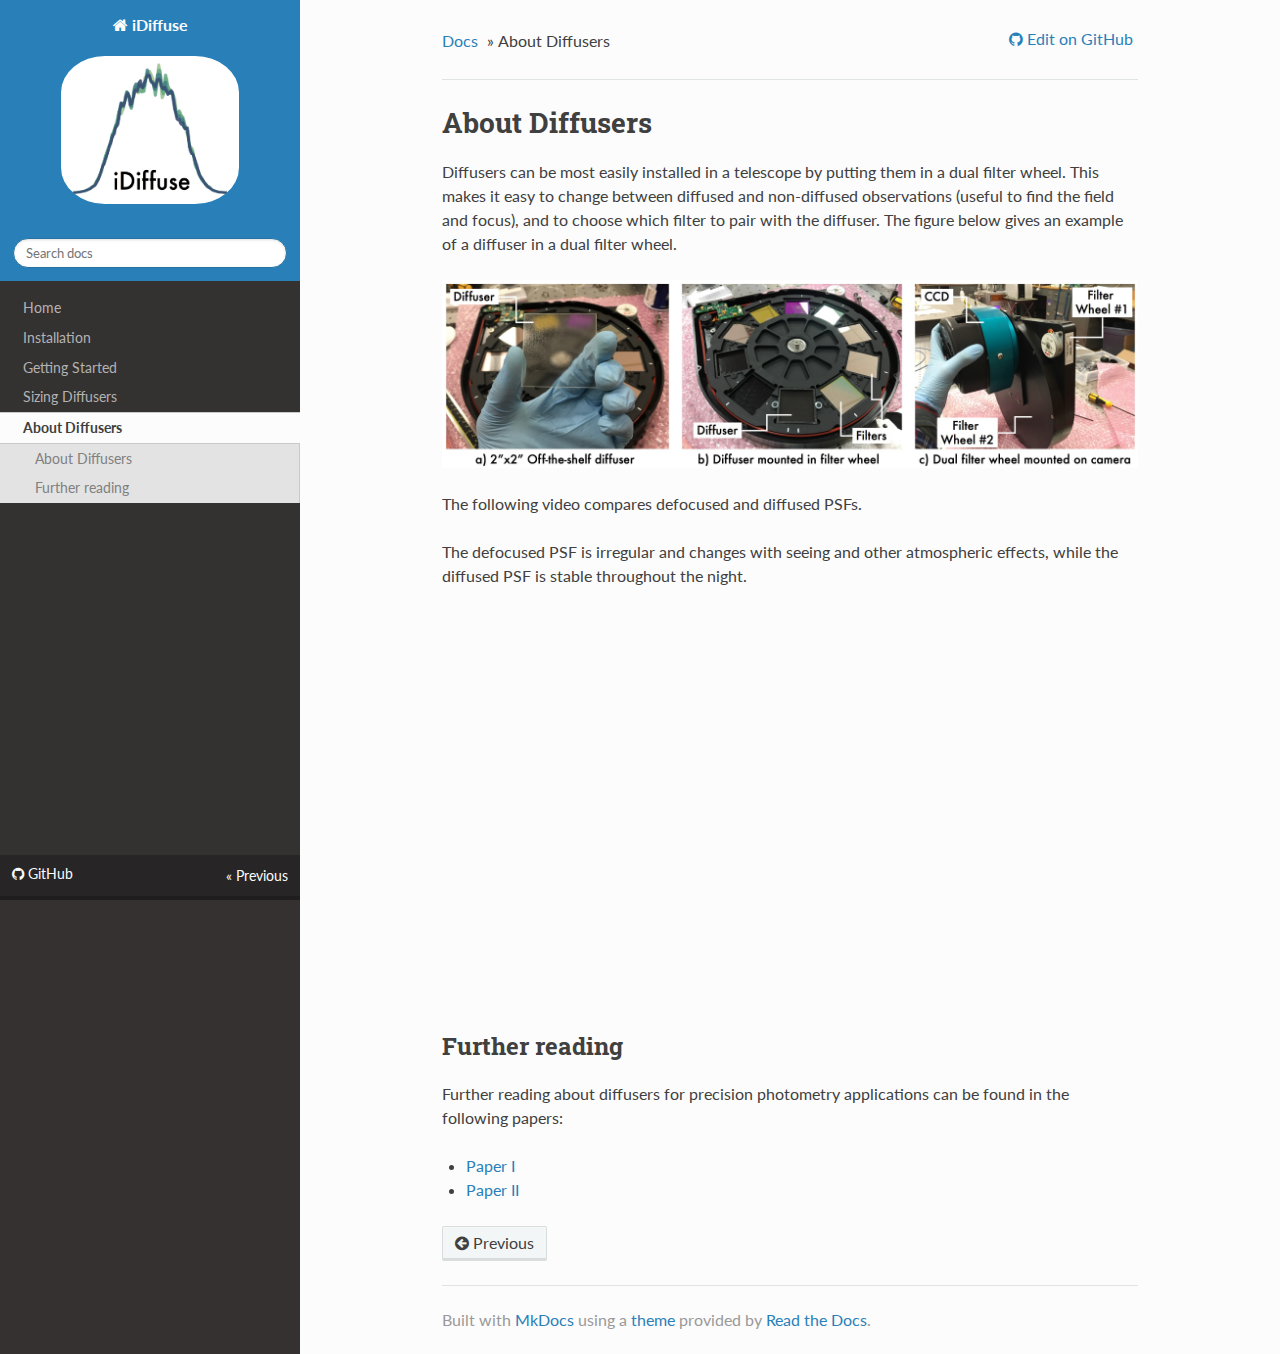
==== about_diffusers/index.html @ a559e5c9 "Deployed effdb74 with MkDocs version: 0.17.5" ====
<!DOCTYPE html>
<!--[if IE 8]><html class="no-js lt-ie9" lang="en" > <![endif]-->
<!--[if gt IE 8]><!--> <html class="no-js" lang="en" > <!--<![endif]-->
<head>
  <meta charset="utf-8">
  <meta http-equiv="X-UA-Compatible" content="IE=edge">
  <meta name="viewport" content="width=device-width, initial-scale=1.0">
  
  
  <link rel="shortcut icon" href="../img/favicon.ico">
  <title>About Diffusers - iDiffuse</title>
  <link href='https://fonts.googleapis.com/css?family=Lato:400,700|Roboto+Slab:400,700|Inconsolata:400,700' rel='stylesheet' type='text/css'>

  <link rel="stylesheet" href="../css/theme.css" type="text/css" />
  <link rel="stylesheet" href="../css/theme_extra.css" type="text/css" />
  <link rel="stylesheet" href="../css/highlight.css">
  <link href="../extra.css" rel="stylesheet">
  
  <script>
    // Current page data
    var mkdocs_page_name = "About Diffusers";
    var mkdocs_page_input_path = "about_diffusers.md";
    var mkdocs_page_url = "/about_diffusers/";
  </script>
  
  <script src="../js/jquery-2.1.1.min.js"></script>
  <script src="../js/modernizr-2.8.3.min.js"></script>
  <script type="text/javascript" src="../js/highlight.pack.js"></script> 
  
</head>

<body class="wy-body-for-nav" role="document">

  <div class="wy-grid-for-nav">

    
    <nav data-toggle="wy-nav-shift" class="wy-nav-side stickynav">
      <div class="wy-side-nav-search">

<a href='/' class='icon icon-home'> iDiffuse</a>

<a href='/'><img width=100px border-radius=0 src='/img/idiffuse6.png'></a>

        <div role="search">
  <form id ="rtd-search-form" class="wy-form" action="../search.html" method="get">
    <input type="text" name="q" placeholder="Search docs" />
  </form>
</div>
      </div>

      <div class="wy-menu wy-menu-vertical" data-spy="affix" role="navigation" aria-label="main navigation">
	<ul class="current">
	  
          
            <li class="toctree-l1">
		
    <a class="" href="..">Home</a>
	    </li>
          
            <li class="toctree-l1">
		
    <a class="" href="../installation/">Installation</a>
	    </li>
          
            <li class="toctree-l1">
		
    <a class="" href="../quickstart/">Getting Started</a>
	    </li>
          
            <li class="toctree-l1">
		
    <a class="" href="../diffuser_calculator/">Sizing Diffusers</a>
	    </li>
          
            <li class="toctree-l1 current">
		
    <a class="current" href="./">About Diffusers</a>
    <ul class="subnav">
            
    <li class="toctree-l2"><a href="#about-diffusers">About Diffusers</a></li>
    
        <ul>
        
            <li><a class="toctree-l3" href="#further-reading">Further reading</a></li>
        
        </ul>
    

    </ul>
	    </li>
          
        </ul>
      </div>
      &nbsp;
    </nav>

    <section data-toggle="wy-nav-shift" class="wy-nav-content-wrap">

      
      <nav class="wy-nav-top" role="navigation" aria-label="top navigation">
        <i data-toggle="wy-nav-top" class="fa fa-bars"></i>
        <a href="..">iDiffuse</a>
      </nav>

      
      <div class="wy-nav-content">
        <div class="rst-content">
          <div role="navigation" aria-label="breadcrumbs navigation">
  <ul class="wy-breadcrumbs">
    <li><a href="..">Docs</a> &raquo;</li>
    
      
    
    <li>About Diffusers</li>
    <li class="wy-breadcrumbs-aside">
      
        <a href="https://github.com/gummiks/idiffuse#root/about_diffusers.md"
          class="icon icon-github"> Edit on GitHub</a>
      
    </li>
  </ul>
  <hr/>
</div>
          <div role="main">
            <div class="section">
              
                <h1 id="about-diffusers">About Diffusers</h1>
<p>Diffusers can be most easily installed in a telescope by putting them in a dual filter wheel. This makes it easy to change between diffused and non-diffused observations (useful to find the field and focus), and to choose which filter to pair with the diffuser. The figure below gives an example of a diffuser in a dual filter wheel. </p>
<p><img src='../img/diffuser_install.jpg'/></p>
<p>The following video compares defocused and diffused PSFs.</p>
<p>The defocused PSF is irregular and changes with seeing and other atmospheric effects, while the diffused PSF is stable throughout the night.</p>
<iframe width="720" height="415" src="https://www.youtube.com/embed/U6cv1_-qA0o" frameborder="0" allow="autoplay; encrypted-media" allowfullscreen></iframe>

<h2 id="further-reading">Further reading</h2>
<p>Further reading about diffusers for precision photometry applications can be found in the following papers:</p>
<ul>
<li><a href="https://arxiv.org/abs/1710.01790">Paper I</a></li>
<li><a href="https://arxiv.org/abs/1807.04420">Paper II</a></li>
</ul>
              
            </div>
          </div>
          <footer>
  
    <div class="rst-footer-buttons" role="navigation" aria-label="footer navigation">
      
      
        <a href="../diffuser_calculator/" class="btn btn-neutral" title="Sizing Diffusers"><span class="icon icon-circle-arrow-left"></span> Previous</a>
      
    </div>
  

  <hr/>

  <div role="contentinfo">
    <!-- Copyright etc -->
    
  </div>

  Built with <a href="http://www.mkdocs.org">MkDocs</a> using a <a href="https://github.com/snide/sphinx_rtd_theme">theme</a> provided by <a href="https://readthedocs.org">Read the Docs</a>.
</footer>
      
        </div>
      </div>

    </section>

  </div>

  <div class="rst-versions" role="note" style="cursor: pointer">
    <span class="rst-current-version" data-toggle="rst-current-version">
      
          <a href="https://github.com/gummiks/idiffuse" class="fa fa-github" style="float: left; color: #fcfcfc"> GitHub</a>
      
      
        <span><a href="../diffuser_calculator/" style="color: #fcfcfc;">&laquo; Previous</a></span>
      
      
    </span>
</div>
    <script>var base_url = '..';</script>
    <script src="../js/theme.js"></script>
      <script src="../search/require.js"></script>
      <script src="../search/search.js"></script>

</body>
</html>
---- css/theme.css ----
/*
 * This file is copied from the upstream ReadTheDocs Sphinx
 * theme. To aid upgradability this file should *not* be edited.
 * modifications we need should be included in theme_extra.css.
 *
 * https://github.com/rtfd/readthedocs.org/blob/master/readthedocs/core/static/core/css/theme.css
 */

*{-webkit-box-sizing:border-box;-moz-box-sizing:border-box;box-sizing:border-box}article,aside,details,figcaption,figure,footer,header,hgroup,nav,section{display:block}audio,canvas,video{display:inline-block;*display:inline;*zoom:1}audio:not([controls]){display:none}[hidden]{display:none}*{-webkit-box-sizing:border-box;-moz-box-sizing:border-box;box-sizing:border-box}html{font-size:100%;-webkit-text-size-adjust:100%;-ms-text-size-adjust:100%}body{margin:0}a:hover,a:active{outline:0}abbr[title]{border-bottom:1px dotted}b,strong{font-weight:bold}blockquote{margin:0}dfn{font-style:italic}ins{background:#ff9;color:#000;text-decoration:none}mark{background:#ff0;color:#000;font-style:italic;font-weight:bold}pre,code,.rst-content tt,kbd,samp{font-family:monospace,serif;_font-family:"courier new",monospace;font-size:1em}pre{white-space:pre}q{quotes:none}q:before,q:after{content:"";content:none}small{font-size:85%}sub,sup{font-size:75%;line-height:0;position:relative;vertical-align:baseline}sup{top:-0.5em}sub{bottom:-0.25em}ul,ol,dl{margin:0;padding:0;list-style:none;list-style-image:none}li{list-style:none}dd{margin:0}img{border:0;-ms-interpolation-mode:bicubic;vertical-align:middle;max-width:100%}svg:not(:root){overflow:hidden}figure{margin:0}form{margin:0}fieldset{border:0;margin:0;padding:0}label{cursor:pointer}legend{border:0;*margin-left:-7px;padding:0;white-space:normal}button,input,select,textarea{font-size:100%;margin:0;vertical-align:baseline;*vertical-align:middle}button,input{line-height:normal}button,input[type="button"],input[type="reset"],input[type="submit"]{cursor:pointer;-webkit-appearance:button;*overflow:visible}button[disabled],input[disabled]{cursor:default}input[type="checkbox"],input[type="radio"]{box-sizing:border-box;padding:0;*width:13px;*height:13px}input[type="search"]{-webkit-appearance:textfield;-moz-box-sizing:content-box;-webkit-box-sizing:content-box;box-sizing:content-box}input[type="search"]::-webkit-search-decoration,input[type="search"]::-webkit-search-cancel-button{-webkit-appearance:none}button::-moz-focus-inner,input::-moz-focus-inner{border:0;padding:0}textarea{overflow:auto;vertical-align:top;resize:vertical}table{border-collapse:collapse;border-spacing:0}td{vertical-align:top}.chromeframe{margin:0.2em 0;background:#ccc;color:#000;padding:0.2em 0}.ir{display:block;border:0;text-indent:-999em;overflow:hidden;background-color:transparent;background-repeat:no-repeat;text-align:left;direction:ltr;*line-height:0}.ir br{display:none}.hidden{display:none !important;visibility:hidden}.visuallyhidden{border:0;clip:rect(0 0 0 0);height:1px;margin:-1px;overflow:hidden;padding:0;position:absolute;width:1px}.visuallyhidden.focusable:active,.visuallyhidden.focusable:focus{clip:auto;height:auto;margin:0;overflow:visible;position:static;width:auto}.invisible{visibility:hidden}.relative{position:relative}big,small{font-size:100%}@media print{html,body,section{background:none !important}*{box-shadow:none !important;text-shadow:none !important;filter:none !important;-ms-filter:none !important}a,a:visited{text-decoration:underline}.ir a:after,a[href^="javascript:"]:after,a[href^="#"]:after{content:""}pre,blockquote{page-break-inside:avoid}thead{display:table-header-group}tr,img{page-break-inside:avoid}img{max-width:100% !important}@page{margin:0.5cm}p,h2,h3{orphans:3;widows:3}h2,h3{page-break-after:avoid}}.fa:before,.rst-content .admonition-title:before,.rst-content h1 .headerlink:before,.rst-content h2 .headerlink:before,.rst-content h3 .headerlink:before,.rst-content h4 .headerlink:before,.rst-content h5 .headerlink:before,.rst-content h6 .headerlink:before,.rst-content dl dt .headerlink:before,.icon:before,.wy-dropdown .caret:before,.wy-inline-validate.wy-inline-validate-success .wy-input-context:before,.wy-inline-validate.wy-inline-validate-danger .wy-input-context:before,.wy-inline-validate.wy-inline-validate-warning .wy-input-context:before,.wy-inline-validate.wy-inline-validate-info .wy-input-context:before,.wy-alert,.rst-content .note,.rst-content .attention,.rst-content .caution,.rst-content .danger,.rst-content .error,.rst-content .hint,.rst-content .important,.rst-content .tip,.rst-content .warning,.rst-content .seealso,.rst-content .admonition-todo,.btn,input[type="text"],input[type="password"],input[type="email"],input[type="url"],input[type="date"],input[type="month"],input[type="time"],input[type="datetime"],input[type="datetime-local"],input[type="week"],input[type="number"],input[type="search"],input[type="tel"],input[type="color"],select,textarea,.wy-menu-vertical li.on a,.wy-menu-vertical li.current>a,.wy-side-nav-search>a,.wy-side-nav-search .wy-dropdown>a,.wy-nav-top a{-webkit-font-smoothing:antialiased}.clearfix{*zoom:1}.clearfix:before,.clearfix:after{display:table;content:""}.clearfix:after{clear:both}/*!
 *  Font Awesome 4.1.0 by @davegandy - http://fontawesome.io - @fontawesome
 *  License - http://fontawesome.io/license (Font: SIL OFL 1.1, CSS: MIT License)
 */@font-face{font-family:'FontAwesome';src:url("../fonts/fontawesome-webfont.eot?v=4.1.0");src:url("../fonts/fontawesome-webfont.eot?#iefix&v=4.1.0") format("embedded-opentype"),url("../fonts/fontawesome-webfont.woff?v=4.1.0") format("woff"),url("../fonts/fontawesome-webfont.ttf?v=4.1.0") format("truetype"),url("../fonts/fontawesome-webfont.svg?v=4.1.0#fontawesomeregular") format("svg");font-weight:normal;font-style:normal}.fa,.rst-content .admonition-title,.rst-content h1 .headerlink,.rst-content h2 .headerlink,.rst-content h3 .headerlink,.rst-content h4 .headerlink,.rst-content h5 .headerlink,.rst-content h6 .headerlink,.rst-content dl dt .headerlink,.icon{display:inline-block;font-family:FontAwesome;font-style:normal;font-weight:normal;line-height:1;-webkit-font-smoothing:antialiased;-moz-osx-font-smoothing:grayscale}.fa-lg{font-size:1.33333em;line-height:0.75em;vertical-align:-15%}.fa-2x{font-size:2em}.fa-3x{font-size:3em}.fa-4x{font-size:4em}.fa-5x{font-size:5em}.fa-fw{width:1.28571em;text-align:center}.fa-ul{padding-left:0;margin-left:2.14286em;list-style-type:none}.fa-ul>li{position:relative}.fa-li{position:absolute;left:-2.14286em;width:2.14286em;top:0.14286em;text-align:center}.fa-li.fa-lg{left:-1.85714em}.fa-border{padding:.2em .25em .15em;border:solid 0.08em #eee;border-radius:.1em}.pull-right{float:right}.pull-left{float:left}.fa.pull-left,.rst-content .pull-left.admonition-title,.rst-content h1 .pull-left.headerlink,.rst-content h2 .pull-left.headerlink,.rst-content h3 .pull-left.headerlink,.rst-content h4 .pull-left.headerlink,.rst-content h5 .pull-left.headerlink,.rst-content h6 .pull-left.headerlink,.rst-content dl dt .pull-left.headerlink,.pull-left.icon{margin-right:.3em}.fa.pull-right,.rst-content .pull-right.admonition-title,.rst-content h1 .pull-right.headerlink,.rst-content h2 .pull-right.headerlink,.rst-content h3 .pull-right.headerlink,.rst-content h4 .pull-right.headerlink,.rst-content h5 .pull-right.headerlink,.rst-content h6 .pull-right.headerlink,.rst-content dl dt .pull-right.headerlink,.pull-right.icon{margin-left:.3em}.fa-spin{-webkit-animation:spin 2s infinite linear;-moz-animation:spin 2s infinite linear;-o-animation:spin 2s infinite linear;animation:spin 2s infinite linear}@-moz-keyframes spin{0%{-moz-transform:rotate(0deg)}100%{-moz-transform:rotate(359deg)}}@-webkit-keyframes spin{0%{-webkit-transform:rotate(0deg)}100%{-webkit-transform:rotate(359deg)}}@-o-keyframes spin{0%{-o-transform:rotate(0deg)}100%{-o-transform:rotate(359deg)}}@keyframes spin{0%{-webkit-transform:rotate(0deg);transform:rotate(0deg)}100%{-webkit-transform:rotate(359deg);transform:rotate(359deg)}}.fa-rotate-90{filter:progid:DXImageTransform.Microsoft.BasicImage(rotation=1);-webkit-transform:rotate(90deg);-moz-transform:rotate(90deg);-ms-transform:rotate(90deg);-o-transform:rotate(90deg);transform:rotate(90deg)}.fa-rotate-180{filter:progid:DXImageTransform.Microsoft.BasicImage(rotation=2);-webkit-transform:rotate(180deg);-moz-transform:rotate(180deg);-ms-transform:rotate(180deg);-o-transform:rotate(180deg);transform:rotate(180deg)}.fa-rotate-270{filter:progid:DXImageTransform.Microsoft.BasicImage(rotation=3);-webkit-transform:rotate(270deg);-moz-transform:rotate(270deg);-ms-transform:rotate(270deg);-o-transform:rotate(270deg);transform:rotate(270deg)}.fa-flip-horizontal{filter:progid:DXImageTransform.Microsoft.BasicImage(rotation=0);-webkit-transform:scale(-1, 1);-moz-transform:scale(-1, 1);-ms-transform:scale(-1, 1);-o-transform:scale(-1, 1);transform:scale(-1, 1)}.fa-flip-vertical{filter:progid:DXImageTransform.Microsoft.BasicImage(rotation=2);-webkit-transform:scale(1, -1);-moz-transform:scale(1, -1);-ms-transform:scale(1, -1);-o-transform:scale(1, -1);transform:scale(1, -1)}.fa-stack{position:relative;display:inline-block;width:2em;height:2em;line-height:2em;vertical-align:middle}.fa-stack-1x,.fa-stack-2x{position:absolute;left:0;width:100%;text-align:center}.fa-stack-1x{line-height:inherit}.fa-stack-2x{font-size:2em}.fa-inverse{color:#fff}.fa-glass:before{content:""}.fa-music:before{content:""}.fa-search:before,.icon-search:before{content:""}.fa-envelope-o:before{content:""}.fa-heart:before{content:""}.fa-star:before{content:""}.fa-star-o:before{content:""}.fa-user:before{content:""}.fa-film:before{content:""}.fa-th-large:before{content:""}.fa-th:before{content:""}.fa-th-list:before{content:""}.fa-check:before{content:""}.fa-times:before{content:""}.fa-search-plus:before{content:""}.fa-search-minus:before{content:""}.fa-power-off:before{content:""}.fa-signal:before{content:""}.fa-gear:before,.fa-cog:before{content:""}.fa-trash-o:before{content:""}.fa-home:before,.icon-home:before{content:""}.fa-file-o:before{content:""}.fa-clock-o:before{content:""}.fa-road:before{content:""}.fa-download:before{content:""}.fa-arrow-circle-o-down:before{content:""}.fa-arrow-circle-o-up:before{content:""}.fa-inbox:before{content:""}.fa-play-circle-o:before{content:""}.fa-rotate-right:before,.fa-repeat:before{content:""}.fa-refresh:before{content:""}.fa-list-alt:before{content:""}.fa-lock:before{content:""}.fa-flag:before{content:""}.fa-headphones:before{content:""}.fa-volume-off:before{content:""}.fa-volume-down:before{content:""}.fa-volume-up:before{content:""}.fa-qrcode:before{content:""}.fa-barcode:before{content:""}.fa-tag:before{content:""}.fa-tags:before{content:""}.fa-book:before,.icon-book:before{content:""}.fa-bookmark:before{content:""}.fa-print:before{content:""}.fa-camera:before{content:""}.fa-font:before{content:""}.fa-bold:before{content:""}.fa-italic:before{content:""}.fa-text-height:before{content:""}.fa-text-width:before{content:""}.fa-align-left:before{content:""}.fa-align-center:before{content:""}.fa-align-right:before{content:""}.fa-align-justify:before{content:""}.fa-list:before{content:""}.fa-dedent:before,.fa-outdent:before{content:""}.fa-indent:before{content:""}.fa-video-camera:before{content:""}.fa-photo:before,.fa-image:before,.fa-picture-o:before{content:""}.fa-pencil:before{content:""}.fa-map-marker:before{content:""}.fa-adjust:before{content:""}.fa-tint:before{content:""}.fa-edit:before,.fa-pencil-square-o:before{content:""}.fa-share-square-o:before{content:""}.fa-check-square-o:before{content:""}.fa-arrows:before{content:""}.fa-step-backward:before{content:""}.fa-fast-backward:before{content:""}.fa-backward:before{content:""}.fa-play:before{content:""}.fa-pause:before{content:""}.fa-stop:before{content:""}.fa-forward:before{content:""}.fa-fast-forward:before{content:""}.fa-step-forward:before{content:""}.fa-eject:before{content:""}.fa-chevron-left:before{content:""}.fa-chevron-right:before{content:""}.fa-plus-circle:before{content:""}.fa-minus-circle:before{content:""}.fa-times-circle:before,.wy-inline-validate.wy-inline-validate-danger .wy-input-context:before{content:""}.fa-check-circle:before,.wy-inline-validate.wy-inline-validate-success .wy-input-context:before{content:""}.fa-question-circle:before{content:""}.fa-info-circle:before{content:""}.fa-crosshairs:before{content:""}.fa-times-circle-o:before{content:""}.fa-check-circle-o:before{content:""}.fa-ban:before{content:""}.fa-arrow-left:before{content:""}.fa-arrow-right:before{content:""}.fa-arrow-up:before{content:""}.fa-arrow-down:before{content:""}.fa-mail-forward:before,.fa-share:before{content:""}.fa-expand:before{content:""}.fa-compress:before{content:""}.fa-plus:before{content:""}.fa-minus:before{content:""}.fa-asterisk:before{content:""}.fa-exclamation-circle:before,.wy-inline-validate.wy-inline-validate-warning .wy-input-context:before,.wy-inline-validate.wy-inline-validate-info .wy-input-context:before,.rst-content .admonition-title:before{content:""}.fa-gift:before{content:""}.fa-leaf:before{content:""}.fa-fire:before,.icon-fire:before{content:""}.fa-eye:before{content:""}.fa-eye-slash:before{content:""}.fa-warning:before,.fa-exclamation-triangle:before{content:""}.fa-plane:before{content:""}.fa-calendar:before{content:""}.fa-random:before{content:""}.fa-comment:before{content:""}.fa-magnet:before{content:""}.fa-chevron-up:before{content:""}.fa-chevron-down:before{content:""}.fa-retweet:before{content:""}.fa-shopping-cart:before{content:""}.fa-folder:before{content:""}.fa-folder-open:before{content:""}.fa-arrows-v:before{content:""}.fa-arrows-h:before{content:""}.fa-bar-chart-o:before{content:""}.fa-twitter-square:before{content:""}.fa-facebook-square:before{content:""}.fa-camera-retro:before{content:""}.fa-key:before{content:""}.fa-gears:before,.fa-cogs:before{content:""}.fa-comments:before{content:""}.fa-thumbs-o-up:before{content:""}.fa-thumbs-o-down:before{content:""}.fa-star-half:before{content:""}.fa-heart-o:before{content:""}.fa-sign-out:before{content:""}.fa-linkedin-square:before{content:""}.fa-thumb-tack:before{content:""}.fa-external-link:before{content:""}.fa-sign-in:before{content:""}.fa-trophy:before{content:""}.fa-github-square:before{content:""}.fa-upload:before{content:""}.fa-lemon-o:before{content:""}.fa-phone:before{content:""}.fa-square-o:before{content:""}.fa-bookmark-o:before{content:""}.fa-phone-square:before{content:""}.fa-twitter:before{content:""}.fa-facebook:before{content:""}.fa-github:before,.icon-github:before{content:""}.fa-unlock:before{content:""}.fa-credit-card:before{content:""}.fa-rss:before{content:""}.fa-hdd-o:before{content:""}.fa-bullhorn:before{content:""}.fa-bell:before{content:""}.fa-certificate:before{content:""}.fa-hand-o-right:before{content:""}.fa-hand-o-left:before{content:""}.fa-hand-o-up:before{content:""}.fa-hand-o-down:before{content:""}.fa-arrow-circle-left:before,.icon-circle-arrow-left:before{content:""}.fa-arrow-circle-right:before,.icon-circle-arrow-right:before{content:""}.fa-arrow-circle-up:before{content:""}.fa-arrow-circle-down:before{content:""}.fa-globe:before{content:""}.fa-wrench:before{content:""}.fa-tasks:before{content:""}.fa-filter:before{content:""}.fa-briefcase:before{content:""}.fa-arrows-alt:before{content:""}.fa-group:before,.fa-users:before{content:""}.fa-chain:before,.fa-link:before,.icon-link:before{content:""}.fa-cloud:before{content:""}.fa-flask:before{content:""}.fa-cut:before,.fa-scissors:before{content:""}.fa-copy:before,.fa-files-o:before{content:""}.fa-paperclip:before{content:""}.fa-save:before,.fa-floppy-o:before{content:""}.fa-square:before{content:""}.fa-navicon:before,.fa-reorder:before,.fa-bars:before{content:""}.fa-list-ul:before{content:""}.fa-list-ol:before{content:""}.fa-strikethrough:before{content:""}.fa-underline:before{content:""}.fa-table:before{content:""}.fa-magic:before{content:""}.fa-truck:before{content:""}.fa-pinterest:before{content:""}.fa-pinterest-square:before{content:""}.fa-google-plus-square:before{content:""}.fa-google-plus:before{content:""}.fa-money:before{content:""}.fa-caret-down:before,.wy-dropdown .caret:before,.icon-caret-down:before{content:""}.fa-caret-up:before{content:""}.fa-caret-left:before{content:""}.fa-caret-right:before{content:""}.fa-columns:before{content:""}.fa-unsorted:before,.fa-sort:before{content:""}.fa-sort-down:before,.fa-sort-desc:before{content:""}.fa-sort-up:before,.fa-sort-asc:before{content:""}.fa-envelope:before{content:""}.fa-linkedin:before{content:""}.fa-rotate-left:before,.fa-undo:before{content:""}.fa-legal:before,.fa-gavel:before{content:""}.fa-dashboard:before,.fa-tachometer:before{content:""}.fa-comment-o:before{content:""}.fa-comments-o:before{content:""}.fa-flash:before,.fa-bolt:before{content:""}.fa-sitemap:before{content:""}.fa-umbrella:before{content:""}.fa-paste:before,.fa-clipboard:before{content:""}.fa-lightbulb-o:before{content:""}.fa-exchange:before{content:""}.fa-cloud-download:before{content:""}.fa-cloud-upload:before{content:""}.fa-user-md:before{content:""}.fa-stethoscope:before{content:""}.fa-suitcase:before{content:""}.fa-bell-o:before{content:""}.fa-coffee:before{content:""}.fa-cutlery:before{content:""}.fa-file-text-o:before{content:""}.fa-building-o:before{content:""}.fa-hospital-o:before{content:""}.fa-ambulance:before{content:""}.fa-medkit:before{content:""}.fa-fighter-jet:before{content:""}.fa-beer:before{content:""}.fa-h-square:before{content:""}.fa-plus-square:before{content:""}.fa-angle-double-left:before{content:""}.fa-angle-double-right:before{content:""}.fa-angle-double-up:before{content:""}.fa-angle-double-down:before{content:""}.fa-angle-left:before{content:""}.fa-angle-right:before{content:""}.fa-angle-up:before{content:""}.fa-angle-down:before{content:""}.fa-desktop:before{content:""}.fa-laptop:before{content:""}.fa-tablet:before{content:""}.fa-mobile-phone:before,.fa-mobile:before{content:""}.fa-circle-o:before{content:""}.fa-quote-left:before{content:""}.fa-quote-right:before{content:""}.fa-spinner:before{content:""}.fa-circle:before{content:""}.fa-mail-reply:before,.fa-reply:before{content:""}.fa-github-alt:before{content:""}.fa-folder-o:before{content:""}.fa-folder-open-o:before{content:""}.fa-smile-o:before{content:""}.fa-frown-o:before{content:""}.fa-meh-o:before{content:""}.fa-gamepad:before{content:""}.fa-keyboard-o:before{content:""}.fa-flag-o:before{content:""}.fa-flag-checkered:before{content:""}.fa-terminal:before{content:""}.fa-code:before{content:""}.fa-mail-reply-all:before,.fa-reply-all:before{content:""}.fa-star-half-empty:before,.fa-star-half-full:before,.fa-star-half-o:before{content:""}.fa-location-arrow:before{content:""}.fa-crop:before{content:""}.fa-code-fork:before{content:""}.fa-unlink:before,.fa-chain-broken:before{content:""}.fa-question:before{content:""}.fa-info:before{content:""}.fa-exclamation:before{content:""}.fa-superscript:before{content:""}.fa-subscript:before{content:""}.fa-eraser:before{content:""}.fa-puzzle-piece:before{content:""}.fa-microphone:before{content:""}.fa-microphone-slash:before{content:""}.fa-shield:before{content:""}.fa-calendar-o:before{content:""}.fa-fire-extinguisher:before{content:""}.fa-rocket:before{content:""}.fa-maxcdn:before{content:""}.fa-chevron-circle-left:before{content:""}.fa-chevron-circle-right:before{content:""}.fa-chevron-circle-up:before{content:""}.fa-chevron-circle-down:before{content:""}.fa-html5:before{content:""}.fa-css3:before{content:""}.fa-anchor:before{content:""}.fa-unlock-alt:before{content:""}.fa-bullseye:before{content:""}.fa-ellipsis-h:before{content:""}.fa-ellipsis-v:before{content:""}.fa-rss-square:before{content:""}.fa-play-circle:before{content:""}.fa-ticket:before{content:""}.fa-minus-square:before{content:""}.fa-minus-square-o:before{content:""}.fa-level-up:before{content:""}.fa-level-down:before{content:""}.fa-check-square:before{content:""}.fa-pencil-square:before{content:""}.fa-external-link-square:before{content:""}.fa-share-square:before{content:""}.fa-compass:before{content:""}.fa-toggle-down:before,.fa-caret-square-o-down:before{content:""}.fa-toggle-up:before,.fa-caret-square-o-up:before{content:""}.fa-toggle-right:before,.fa-caret-square-o-right:before{content:""}.fa-euro:before,.fa-eur:before{content:""}.fa-gbp:before{content:""}.fa-dollar:before,.fa-usd:before{content:""}.fa-rupee:before,.fa-inr:before{content:""}.fa-cny:before,.fa-rmb:before,.fa-yen:before,.fa-jpy:before{content:""}.fa-ruble:before,.fa-rouble:before,.fa-rub:before{content:""}.fa-won:before,.fa-krw:before{content:""}.fa-bitcoin:before,.fa-btc:before{content:""}.fa-file:before{content:""}.fa-file-text:before{content:""}.fa-sort-alpha-asc:before{content:""}.fa-sort-alpha-desc:before{content:""}.fa-sort-amount-asc:before{content:""}.fa-sort-amount-desc:before{content:""}.fa-sort-numeric-asc:before{content:""}.fa-sort-numeric-desc:before{content:""}.fa-thumbs-up:before{content:""}.fa-thumbs-down:before{content:""}.fa-youtube-square:before{content:""}.fa-youtube:before{content:""}.fa-xing:before{content:""}.fa-xing-square:before{content:""}.fa-youtube-play:before{content:""}.fa-dropbox:before{content:""}.fa-stack-overflow:before{content:""}.fa-instagram:before{content:""}.fa-flickr:before{content:""}.fa-adn:before{content:""}.fa-bitbucket:before,.icon-bitbucket:before{content:""}.fa-bitbucket-square:before{content:""}.fa-tumblr:before{content:""}.fa-tumblr-square:before{content:""}.fa-long-arrow-down:before{content:""}.fa-long-arrow-up:before{content:""}.fa-long-arrow-left:before{content:""}.fa-long-arrow-right:before{content:""}.fa-apple:before{content:""}.fa-windows:before{content:""}.fa-android:before{content:""}.fa-linux:before{content:""}.fa-dribbble:before{content:""}.fa-skype:before{content:""}.fa-foursquare:before{content:""}.fa-trello:before{content:""}.fa-female:before{content:""}.fa-male:before{content:""}.fa-gittip:before{content:""}.fa-sun-o:before{content:""}.fa-moon-o:before{content:""}.fa-archive:before{content:""}.fa-bug:before{content:""}.fa-vk:before{content:""}.fa-weibo:before{content:""}.fa-renren:before{content:""}.fa-pagelines:before{content:""}.fa-stack-exchange:before{content:""}.fa-arrow-circle-o-right:before{content:""}.fa-arrow-circle-o-left:before{content:""}.fa-toggle-left:before,.fa-caret-square-o-left:before{content:""}.fa-dot-circle-o:before{content:""}.fa-wheelchair:before{content:""}.fa-vimeo-square:before{content:""}.fa-turkish-lira:before,.fa-try:before{content:""}.fa-plus-square-o:before{content:""}.fa-space-shuttle:before{content:""}.fa-slack:before{content:""}.fa-envelope-square:before{content:""}.fa-wordpress:before{content:""}.fa-openid:before{content:""}.fa-institution:before,.fa-bank:before,.fa-university:before{content:""}.fa-mortar-board:before,.fa-graduation-cap:before{content:""}.fa-yahoo:before{content:""}.fa-google:before{content:""}.fa-reddit:before{content:""}.fa-reddit-square:before{content:""}.fa-stumbleupon-circle:before{content:""}.fa-stumbleupon:before{content:""}.fa-delicious:before{content:""}.fa-digg:before{content:""}.fa-pied-piper-square:before,.fa-pied-piper:before{content:""}.fa-pied-piper-alt:before{content:""}.fa-drupal:before{content:""}.fa-joomla:before{content:""}.fa-language:before{content:""}.fa-fax:before{content:""}.fa-building:before{content:""}.fa-child:before{content:""}.fa-paw:before{content:""}.fa-spoon:before{content:""}.fa-cube:before{content:""}.fa-cubes:before{content:""}.fa-behance:before{content:""}.fa-behance-square:before{content:""}.fa-steam:before{content:""}.fa-steam-square:before{content:""}.fa-recycle:before{content:""}.fa-automobile:before,.fa-car:before{content:""}.fa-cab:before,.fa-taxi:before{content:""}.fa-tree:before{content:""}.fa-spotify:before{content:""}.fa-deviantart:before{content:""}.fa-soundcloud:before{content:""}.fa-database:before{content:""}.fa-file-pdf-o:before{content:""}.fa-file-word-o:before{content:""}.fa-file-excel-o:before{content:""}.fa-file-powerpoint-o:before{content:""}.fa-file-photo-o:before,.fa-file-picture-o:before,.fa-file-image-o:before{content:""}.fa-file-zip-o:before,.fa-file-archive-o:before{content:""}.fa-file-sound-o:before,.fa-file-audio-o:before{content:""}.fa-file-movie-o:before,.fa-file-video-o:before{content:""}.fa-file-code-o:before{content:""}.fa-vine:before{content:""}.fa-codepen:before{content:""}.fa-jsfiddle:before{content:""}.fa-life-bouy:before,.fa-life-saver:before,.fa-support:before,.fa-life-ring:before{content:""}.fa-circle-o-notch:before{content:""}.fa-ra:before,.fa-rebel:before{content:""}.fa-ge:before,.fa-empire:before{content:""}.fa-git-square:before{content:""}.fa-git:before{content:""}.fa-hacker-news:before{content:""}.fa-tencent-weibo:before{content:""}.fa-qq:before{content:""}.fa-wechat:before,.fa-weixin:before{content:""}.fa-send:before,.fa-paper-plane:before{content:""}.fa-send-o:before,.fa-paper-plane-o:before{content:""}.fa-history:before{content:""}.fa-circle-thin:before{content:""}.fa-header:before{content:""}.fa-paragraph:before{content:""}.fa-sliders:before{content:""}.fa-share-alt:before{content:""}.fa-share-alt-square:before{content:""}.fa-bomb:before{content:""}.fa,.rst-content .admonition-title,.rst-content h1 .headerlink,.rst-content h2 .headerlink,.rst-content h3 .headerlink,.rst-content h4 .headerlink,.rst-content h5 .headerlink,.rst-content h6 .headerlink,.rst-content dl dt .headerlink,.icon,.wy-dropdown .caret,.wy-inline-validate.wy-inline-validate-success .wy-input-context,.wy-inline-validate.wy-inline-validate-danger .wy-input-context,.wy-inline-validate.wy-inline-validate-warning .wy-input-context,.wy-inline-validate.wy-inline-validate-info .wy-input-context{font-family:inherit}.fa:before,.rst-content .admonition-title:before,.rst-content h1 .headerlink:before,.rst-content h2 .headerlink:before,.rst-content h3 .headerlink:before,.rst-content h4 .headerlink:before,.rst-content h5 .headerlink:before,.rst-content h6 .headerlink:before,.rst-content dl dt .headerlink:before,.icon:before,.wy-dropdown .caret:before,.wy-inline-validate.wy-inline-validate-success .wy-input-context:before,.wy-inline-validate.wy-inline-validate-danger .wy-input-context:before,.wy-inline-validate.wy-inline-validate-warning .wy-input-context:before,.wy-inline-validate.wy-inline-validate-info .wy-input-context:before{font-family:"FontAwesome";display:inline-block;font-style:normal;font-weight:normal;line-height:1;text-decoration:inherit}a .fa,a .rst-content .admonition-title,.rst-content a .admonition-title,a .rst-content h1 .headerlink,.rst-content h1 a .headerlink,a .rst-content h2 .headerlink,.rst-content h2 a .headerlink,a .rst-content h3 .headerlink,.rst-content h3 a .headerlink,a .rst-content h4 .headerlink,.rst-content h4 a .headerlink,a .rst-content h5 .headerlink,.rst-content h5 a .headerlink,a .rst-content h6 .headerlink,.rst-content h6 a .headerlink,a .rst-content dl dt .headerlink,.rst-content dl dt a .headerlink,a .icon{display:inline-block;text-decoration:inherit}.btn .fa,.btn .rst-content .admonition-title,.rst-content .btn .admonition-title,.btn .rst-content h1 .headerlink,.rst-content h1 .btn .headerlink,.btn .rst-content h2 .headerlink,.rst-content h2 .btn .headerlink,.btn .rst-content h3 .headerlink,.rst-content h3 .btn .headerlink,.btn .rst-content h4 .headerlink,.rst-content h4 .btn .headerlink,.btn .rst-content h5 .headerlink,.rst-content h5 .btn .headerlink,.btn .rst-content h6 .headerlink,.rst-content h6 .btn .headerlink,.btn .rst-content dl dt .headerlink,.rst-content dl dt .btn .headerlink,.btn .icon,.nav .fa,.nav .rst-content .admonition-title,.rst-content .nav .admonition-title,.nav .rst-content h1 .headerlink,.rst-content h1 .nav .headerlink,.nav .rst-content h2 .headerlink,.rst-content h2 .nav .headerlink,.nav .rst-content h3 .headerlink,.rst-content h3 .nav .headerlink,.nav .rst-content h4 .headerlink,.rst-content h4 .nav .headerlink,.nav .rst-content h5 .headerlink,.rst-content h5 .nav .headerlink,.nav .rst-content h6 .headerlink,.rst-content h6 .nav .headerlink,.nav .rst-content dl dt .headerlink,.rst-content dl dt .nav .headerlink,.nav .icon{display:inline}.btn .fa.fa-large,.btn .rst-content .fa-large.admonition-title,.rst-content .btn .fa-large.admonition-title,.btn .rst-content h1 .fa-large.headerlink,.rst-content h1 .btn .fa-large.headerlink,.btn .rst-content h2 .fa-large.headerlink,.rst-content h2 .btn .fa-large.headerlink,.btn .rst-content h3 .fa-large.headerlink,.rst-content h3 .btn .fa-large.headerlink,.btn .rst-content h4 .fa-large.headerlink,.rst-content h4 .btn .fa-large.headerlink,.btn .rst-content h5 .fa-large.headerlink,.rst-content h5 .btn .fa-large.headerlink,.btn .rst-content h6 .fa-large.headerlink,.rst-content h6 .btn .fa-large.headerlink,.btn .rst-content dl dt .fa-large.headerlink,.rst-content dl dt .btn .fa-large.headerlink,.btn .fa-large.icon,.nav .fa.fa-large,.nav .rst-content .fa-large.admonition-title,.rst-content .nav .fa-large.admonition-title,.nav .rst-content h1 .fa-large.headerlink,.rst-content h1 .nav .fa-large.headerlink,.nav .rst-content h2 .fa-large.headerlink,.rst-content h2 .nav .fa-large.headerlink,.nav .rst-content h3 .fa-large.headerlink,.rst-content h3 .nav .fa-large.headerlink,.nav .rst-content h4 .fa-large.headerlink,.rst-content h4 .nav .fa-large.headerlink,.nav .rst-content h5 .fa-large.headerlink,.rst-content h5 .nav .fa-large.headerlink,.nav .rst-content h6 .fa-large.headerlink,.rst-content h6 .nav .fa-large.headerlink,.nav .rst-content dl dt .fa-large.headerlink,.rst-content dl dt .nav .fa-large.headerlink,.nav .fa-large.icon{line-height:0.9em}.btn .fa.fa-spin,.btn .rst-content .fa-spin.admonition-title,.rst-content .btn .fa-spin.admonition-title,.btn .rst-content h1 .fa-spin.headerlink,.rst-content h1 .btn .fa-spin.headerlink,.btn .rst-content h2 .fa-spin.headerlink,.rst-content h2 .btn .fa-spin.headerlink,.btn .rst-content h3 .fa-spin.headerlink,.rst-content h3 .btn .fa-spin.headerlink,.btn .rst-content h4 .fa-spin.headerlink,.rst-content h4 .btn .fa-spin.headerlink,.btn .rst-content h5 .fa-spin.headerlink,.rst-content h5 .btn .fa-spin.headerlink,.btn .rst-content h6 .fa-spin.headerlink,.rst-content h6 .btn .fa-spin.headerlink,.btn .rst-content dl dt .fa-spin.headerlink,.rst-content dl dt .btn .fa-spin.headerlink,.btn .fa-spin.icon,.nav .fa.fa-spin,.nav .rst-content .fa-spin.admonition-title,.rst-content .nav .fa-spin.admonition-title,.nav .rst-content h1 .fa-spin.headerlink,.rst-content h1 .nav .fa-spin.headerlink,.nav .rst-content h2 .fa-spin.headerlink,.rst-content h2 .nav .fa-spin.headerlink,.nav .rst-content h3 .fa-spin.headerlink,.rst-content h3 .nav .fa-spin.headerlink,.nav .rst-content h4 .fa-spin.headerlink,.rst-content h4 .nav .fa-spin.headerlink,.nav .rst-content h5 .fa-spin.headerlink,.rst-content h5 .nav .fa-spin.headerlink,.nav .rst-content h6 .fa-spin.headerlink,.rst-content h6 .nav .fa-spin.headerlink,.nav .rst-content dl dt .fa-spin.headerlink,.rst-content dl dt .nav .fa-spin.headerlink,.nav .fa-spin.icon{display:inline-block}.btn.fa:before,.rst-content .btn.admonition-title:before,.rst-content h1 .btn.headerlink:before,.rst-content h2 .btn.headerlink:before,.rst-content h3 .btn.headerlink:before,.rst-content h4 .btn.headerlink:before,.rst-content h5 .btn.headerlink:before,.rst-content h6 .btn.headerlink:before,.rst-content dl dt .btn.headerlink:before,.btn.icon:before{opacity:0.5;-webkit-transition:opacity 0.05s ease-in;-moz-transition:opacity 0.05s ease-in;transition:opacity 0.05s ease-in}.btn.fa:hover:before,.rst-content .btn.admonition-title:hover:before,.rst-content h1 .btn.headerlink:hover:before,.rst-content h2 .btn.headerlink:hover:before,.rst-content h3 .btn.headerlink:hover:before,.rst-content h4 .btn.headerlink:hover:before,.rst-content h5 .btn.headerlink:hover:before,.rst-content h6 .btn.headerlink:hover:before,.rst-content dl dt .btn.headerlink:hover:before,.btn.icon:hover:before{opacity:1}.btn-mini .fa:before,.btn-mini .rst-content .admonition-title:before,.rst-content .btn-mini .admonition-title:before,.btn-mini .rst-content h1 .headerlink:before,.rst-content h1 .btn-mini .headerlink:before,.btn-mini .rst-content h2 .headerlink:before,.rst-content h2 .btn-mini .headerlink:before,.btn-mini .rst-content h3 .headerlink:before,.rst-content h3 .btn-mini .headerlink:before,.btn-mini .rst-content h4 .headerlink:before,.rst-content h4 .btn-mini .headerlink:before,.btn-mini .rst-content h5 .headerlink:before,.rst-content h5 .btn-mini .headerlink:before,.btn-mini .rst-content h6 .headerlink:before,.rst-content h6 .btn-mini .headerlink:before,.btn-mini .rst-content dl dt .headerlink:before,.rst-content dl dt .btn-mini .headerlink:before,.btn-mini .icon:before{font-size:14px;vertical-align:-15%}.wy-alert,.rst-content .note,.rst-content .attention,.rst-content .caution,.rst-content .danger,.rst-content .error,.rst-content .hint,.rst-content .important,.rst-content .tip,.rst-content .warning,.rst-content .seealso,.rst-content .admonition-todo{padding:12px;line-height:24px;margin-bottom:24px;background:#e7f2fa}.wy-alert-title,.rst-content .admonition-title{color:#fff;font-weight:bold;display:block;color:#fff;background:#6ab0de;margin:-12px;padding:6px 12px;margin-bottom:12px}.wy-alert.wy-alert-danger,.rst-content .wy-alert-danger.note,.rst-content .wy-alert-danger.attention,.rst-content .wy-alert-danger.caution,.rst-content .danger,.rst-content .error,.rst-content .wy-alert-danger.hint,.rst-content .wy-alert-danger.important,.rst-content .wy-alert-danger.tip,.rst-content .wy-alert-danger.warning,.rst-content .wy-alert-danger.seealso,.rst-content .wy-alert-danger.admonition-todo{background:#fdf3f2}.wy-alert.wy-alert-danger .wy-alert-title,.rst-content .wy-alert-danger.note .wy-alert-title,.rst-content .wy-alert-danger.attention .wy-alert-title,.rst-content .wy-alert-danger.caution .wy-alert-title,.rst-content .danger .wy-alert-title,.rst-content .error .wy-alert-title,.rst-content .wy-alert-danger.hint .wy-alert-title,.rst-content .wy-alert-danger.important .wy-alert-title,.rst-content .wy-alert-danger.tip .wy-alert-title,.rst-content .wy-alert-danger.warning .wy-alert-title,.rst-content .wy-alert-danger.seealso .wy-alert-title,.rst-content .wy-alert-danger.admonition-todo .wy-alert-title,.wy-alert.wy-alert-danger .rst-content .admonition-title,.rst-content .wy-alert.wy-alert-danger .admonition-title,.rst-content .wy-alert-danger.note .admonition-title,.rst-content .wy-alert-danger.attention .admonition-title,.rst-content .wy-alert-danger.caution .admonition-title,.rst-content .danger .admonition-title,.rst-content .error .admonition-title,.rst-content .wy-alert-danger.hint .admonition-title,.rst-content .wy-alert-danger.important .admonition-title,.rst-content .wy-alert-danger.tip .admonition-title,.rst-content .wy-alert-danger.warning .admonition-title,.rst-content .wy-alert-danger.seealso .admonition-title,.rst-content .wy-alert-danger.admonition-todo .admonition-title{background:#f29f97}.wy-alert.wy-alert-warning,.rst-content .wy-alert-warning.note,.rst-content .attention,.rst-content .caution,.rst-content .wy-alert-warning.danger,.rst-content .wy-alert-warning.error,.rst-content .wy-alert-warning.hint,.rst-content .wy-alert-warning.important,.rst-content .wy-alert-warning.tip,.rst-content .warning,.rst-content .wy-alert-warning.seealso,.rst-content .admonition-todo{background:#ffedcc}.wy-alert.wy-alert-warning .wy-alert-title,.rst-content .wy-alert-warning.note .wy-alert-title,.rst-content .attention .wy-alert-title,.rst-content .caution .wy-alert-title,.rst-content .wy-alert-warning.danger .wy-alert-title,.rst-content .wy-alert-warning.error .wy-alert-title,.rst-content .wy-alert-warning.hint .wy-alert-title,.rst-content .wy-alert-warning.important .wy-alert-title,.rst-content .wy-alert-warning.tip .wy-alert-title,.rst-content .warning .wy-alert-title,.rst-content .wy-alert-warning.seealso .wy-alert-title,.rst-content .admonition-todo .wy-alert-title,.wy-alert.wy-alert-warning .rst-content .admonition-title,.rst-content .wy-alert.wy-alert-warning .admonition-title,.rst-content .wy-alert-warning.note .admonition-title,.rst-content .attention .admonition-title,.rst-content .caution .admonition-title,.rst-content .wy-alert-warning.danger .admonition-title,.rst-content .wy-alert-warning.error .admonition-title,.rst-content .wy-alert-warning.hint .admonition-title,.rst-content .wy-alert-warning.important .admonition-title,.rst-content .wy-alert-warning.tip .admonition-title,.rst-content .warning .admonition-title,.rst-content .wy-alert-warning.seealso .admonition-title,.rst-content .admonition-todo .admonition-title{background:#f0b37e}.wy-alert.wy-alert-info,.rst-content .note,.rst-content .wy-alert-info.attention,.rst-content .wy-alert-info.caution,.rst-content .wy-alert-info.danger,.rst-content .wy-alert-info.error,.rst-content .wy-alert-info.hint,.rst-content .wy-alert-info.important,.rst-content .wy-alert-info.tip,.rst-content .wy-alert-info.warning,.rst-content .seealso,.rst-content .wy-alert-info.admonition-todo{background:#e7f2fa}.wy-alert.wy-alert-info .wy-alert-title,.rst-content .note .wy-alert-title,.rst-content .wy-alert-info.attention .wy-alert-title,.rst-content .wy-alert-info.caution .wy-alert-title,.rst-content .wy-alert-info.danger .wy-alert-title,.rst-content .wy-alert-info.error .wy-alert-title,.rst-content .wy-alert-info.hint .wy-alert-title,.rst-content .wy-alert-info.important .wy-alert-title,.rst-content .wy-alert-info.tip .wy-alert-title,.rst-content .wy-alert-info.warning .wy-alert-title,.rst-content .seealso .wy-alert-title,.rst-content .wy-alert-info.admonition-todo .wy-alert-title,.wy-alert.wy-alert-info .rst-content .admonition-title,.rst-content .wy-alert.wy-alert-info .admonition-title,.rst-content .note .admonition-title,.rst-content .wy-alert-info.attention .admonition-title,.rst-content .wy-alert-info.caution .admonition-title,.rst-content .wy-alert-info.danger .admonition-title,.rst-content .wy-alert-info.error .admonition-title,.rst-content .wy-alert-info.hint .admonition-title,.rst-content .wy-alert-info.important .admonition-title,.rst-content .wy-alert-info.tip .admonition-title,.rst-content .wy-alert-info.warning .admonition-title,.rst-content .seealso .admonition-title,.rst-content .wy-alert-info.admonition-todo .admonition-title{background:#6ab0de}.wy-alert.wy-alert-success,.rst-content .wy-alert-success.note,.rst-content .wy-alert-success.attention,.rst-content .wy-alert-success.caution,.rst-content .wy-alert-success.danger,.rst-content .wy-alert-success.error,.rst-content .hint,.rst-content .important,.rst-content .tip,.rst-content .wy-alert-success.warning,.rst-content .wy-alert-success.seealso,.rst-content .wy-alert-success.admonition-todo{background:#dbfaf4}.wy-alert.wy-alert-success .wy-alert-title,.rst-content .wy-alert-success.note .wy-alert-title,.rst-content .wy-alert-success.attention .wy-alert-title,.rst-content .wy-alert-success.caution .wy-alert-title,.rst-content .wy-alert-success.danger .wy-alert-title,.rst-content .wy-alert-success.error .wy-alert-title,.rst-content .hint .wy-alert-title,.rst-content .important .wy-alert-title,.rst-content .tip .wy-alert-title,.rst-content .wy-alert-success.warning .wy-alert-title,.rst-content .wy-alert-success.seealso .wy-alert-title,.rst-content .wy-alert-success.admonition-todo .wy-alert-title,.wy-alert.wy-alert-success .rst-content .admonition-title,.rst-content .wy-alert.wy-alert-success .admonition-title,.rst-content .wy-alert-success.note .admonition-title,.rst-content .wy-alert-success.attention .admonition-title,.rst-content .wy-alert-success.caution .admonition-title,.rst-content .wy-alert-success.danger .admonition-title,.rst-content .wy-alert-success.error .admonition-title,.rst-content .hint .admonition-title,.rst-content .important .admonition-title,.rst-content .tip .admonition-title,.rst-content .wy-alert-success.warning .admonition-title,.rst-content .wy-alert-success.seealso .admonition-title,.rst-content .wy-alert-success.admonition-todo .admonition-title{background:#1abc9c}.wy-alert.wy-alert-neutral,.rst-content .wy-alert-neutral.note,.rst-content .wy-alert-neutral.attention,.rst-content .wy-alert-neutral.caution,.rst-content .wy-alert-neutral.danger,.rst-content .wy-alert-neutral.error,.rst-content .wy-alert-neutral.hint,.rst-content .wy-alert-neutral.important,.rst-content .wy-alert-neutral.tip,.rst-content .wy-alert-neutral.warning,.rst-content .wy-alert-neutral.seealso,.rst-content .wy-alert-neutral.admonition-todo{background:#f3f6f6}.wy-alert.wy-alert-neutral .wy-alert-title,.rst-content .wy-alert-neutral.note .wy-alert-title,.rst-content .wy-alert-neutral.attention .wy-alert-title,.rst-content .wy-alert-neutral.caution .wy-alert-title,.rst-content .wy-alert-neutral.danger .wy-alert-title,.rst-content .wy-alert-neutral.error .wy-alert-title,.rst-content .wy-alert-neutral.hint .wy-alert-title,.rst-content .wy-alert-neutral.important .wy-alert-title,.rst-content .wy-alert-neutral.tip .wy-alert-title,.rst-content .wy-alert-neutral.warning .wy-alert-title,.rst-content .wy-alert-neutral.seealso .wy-alert-title,.rst-content .wy-alert-neutral.admonition-todo .wy-alert-title,.wy-alert.wy-alert-neutral .rst-content .admonition-title,.rst-content .wy-alert.wy-alert-neutral .admonition-title,.rst-content .wy-alert-neutral.note .admonition-title,.rst-content .wy-alert-neutral.attention .admonition-title,.rst-content .wy-alert-neutral.caution .admonition-title,.rst-content .wy-alert-neutral.danger .admonition-title,.rst-content .wy-alert-neutral.error .admonition-title,.rst-content .wy-alert-neutral.hint .admonition-title,.rst-content .wy-alert-neutral.important .admonition-title,.rst-content .wy-alert-neutral.tip .admonition-title,.rst-content .wy-alert-neutral.warning .admonition-title,.rst-content .wy-alert-neutral.seealso .admonition-title,.rst-content .wy-alert-neutral.admonition-todo .admonition-title{color:#404040;background:#e1e4e5}.wy-alert.wy-alert-neutral a,.rst-content .wy-alert-neutral.note a,.rst-content .wy-alert-neutral.attention a,.rst-content .wy-alert-neutral.caution a,.rst-content .wy-alert-neutral.danger a,.rst-content .wy-alert-neutral.error a,.rst-content .wy-alert-neutral.hint a,.rst-content .wy-alert-neutral.important a,.rst-content .wy-alert-neutral.tip a,.rst-content .wy-alert-neutral.warning a,.rst-content .wy-alert-neutral.seealso a,.rst-content .wy-alert-neutral.admonition-todo a{color:#2980B9}.wy-alert p:last-child,.rst-content .note p:last-child,.rst-content .attention p:last-child,.rst-content .caution p:last-child,.rst-content .danger p:last-child,.rst-content .error p:last-child,.rst-content .hint p:last-child,.rst-content .important p:last-child,.rst-content .tip p:last-child,.rst-content .warning p:last-child,.rst-content .seealso p:last-child,.rst-content .admonition-todo p:last-child{margin-bottom:0}.wy-tray-container{position:fixed;bottom:0px;left:0;z-index:600}.wy-tray-container li{display:block;width:300px;background:transparent;color:#fff;text-align:center;box-shadow:0 5px 5px 0 rgba(0,0,0,0.1);padding:0 24px;min-width:20%;opacity:0;height:0;line-height:56px;overflow:hidden;-webkit-transition:all 0.3s ease-in;-moz-transition:all 0.3s ease-in;transition:all 0.3s ease-in}.wy-tray-container li.wy-tray-item-success{background:#27AE60}.wy-tray-container li.wy-tray-item-info{background:#2980B9}.wy-tray-container li.wy-tray-item-warning{background:#E67E22}.wy-tray-container li.wy-tray-item-danger{background:#E74C3C}.wy-tray-container li.on{opacity:1;height:56px}@media screen and (max-width: 768px){.wy-tray-container{bottom:auto;top:0;width:100%}.wy-tray-container li{width:100%}}button{font-size:100%;margin:0;vertical-align:baseline;*vertical-align:middle;cursor:pointer;line-height:normal;-webkit-appearance:button;*overflow:visible}button::-moz-focus-inner,input::-moz-focus-inner{border:0;padding:0}button[disabled]{cursor:default}.btn{display:inline-block;border-radius:2px;line-height:normal;white-space:nowrap;text-align:center;cursor:pointer;font-size:100%;padding:6px 12px 8px 12px;color:#fff;border:1px solid rgba(0,0,0,0.1);background-color:#27AE60;text-decoration:none;font-weight:normal;font-family:"Lato","proxima-nova","Helvetica Neue",Arial,sans-serif;box-shadow:0px 1px 2px -1px rgba(255,255,255,0.5) inset,0px -2px 0px 0px rgba(0,0,0,0.1) inset;outline-none:false;vertical-align:middle;*display:inline;zoom:1;-webkit-user-drag:none;-webkit-user-select:none;-moz-user-select:none;-ms-user-select:none;user-select:none;-webkit-transition:all 0.1s linear;-moz-transition:all 0.1s linear;transition:all 0.1s linear}.btn-hover{background:#2e8ece;color:#fff}.btn:hover{background:#2cc36b;color:#fff}.btn:focus{background:#2cc36b;outline:0}.btn:active{box-shadow:0px -1px 0px 0px rgba(0,0,0,0.05) inset,0px 2px 0px 0px rgba(0,0,0,0.1) inset;padding:8px 12px 6px 12px}.btn:visited{color:#fff}.btn:disabled{background-image:none;filter:progid:DXImageTransform.Microsoft.gradient(enabled = false);filter:alpha(opacity=40);opacity:0.4;cursor:not-allowed;box-shadow:none}.btn-disabled{background-image:none;filter:progid:DXImageTransform.Microsoft.gradient(enabled = false);filter:alpha(opacity=40);opacity:0.4;cursor:not-allowed;box-shadow:none}.btn-disabled:hover,.btn-disabled:focus,.btn-disabled:active{background-image:none;filter:progid:DXImageTransform.Microsoft.gradient(enabled = false);filter:alpha(opacity=40);opacity:0.4;cursor:not-allowed;box-shadow:none}.btn::-moz-focus-inner{padding:0;border:0}.btn-small{font-size:80%}.btn-info{background-color:#2980B9 !important}.btn-info:hover{background-color:#2e8ece !important}.btn-neutral{background-color:#f3f6f6 !important;color:#404040 !important}.btn-neutral:hover{background-color:#e5ebeb !important;color:#404040}.btn-neutral:visited{color:#404040 !important}.btn-success{background-color:#27AE60 !important}.btn-success:hover{background-color:#295 !important}.btn-danger{background-color:#E74C3C !important}.btn-danger:hover{background-color:#ea6153 !important}.btn-warning{background-color:#E67E22 !important}.btn-warning:hover{background-color:#e98b39 !important}.btn-invert{background-color:#222}.btn-invert:hover{background-color:#2f2f2f !important}.btn-link{background-color:transparent !important;color:#2980B9;box-shadow:none;border-color:transparent !important}.btn-link:hover{background-color:transparent !important;color:#409ad5 !important;box-shadow:none}.btn-link:active{background-color:transparent !important;color:#409ad5 !important;box-shadow:none}.btn-link:visited{color:#9B59B6}.wy-btn-group .btn,.wy-control .btn{vertical-align:middle}.wy-btn-group{margin-bottom:24px;*zoom:1}.wy-btn-group:before,.wy-btn-group:after{display:table;content:""}.wy-btn-group:after{clear:both}.wy-dropdown{position:relative;display:inline-block}.wy-dropdown-menu{position:absolute;left:0;display:none;float:left;top:100%;min-width:100%;background:#fcfcfc;z-index:100;border:solid 1px #cfd7dd;box-shadow:0 2px 2px 0 rgba(0,0,0,0.1);padding:12px}.wy-dropdown-menu>dd>a{display:block;clear:both;color:#404040;white-space:nowrap;font-size:90%;padding:0 12px;cursor:pointer}.wy-dropdown-menu>dd>a:hover{background:#2980B9;color:#fff}.wy-dropdown-menu>dd.divider{border-top:solid 1px #cfd7dd;margin:6px 0}.wy-dropdown-menu>dd.search{padding-bottom:12px}.wy-dropdown-menu>dd.search input[type="search"]{width:100%}.wy-dropdown-menu>dd.call-to-action{background:#e3e3e3;text-transform:uppercase;font-weight:500;font-size:80%}.wy-dropdown-menu>dd.call-to-action:hover{background:#e3e3e3}.wy-dropdown-menu>dd.call-to-action .btn{color:#fff}.wy-dropdown.wy-dropdown-up .wy-dropdown-menu{bottom:100%;top:auto;left:auto;right:0}.wy-dropdown.wy-dropdown-bubble .wy-dropdown-menu{background:#fcfcfc;margin-top:2px}.wy-dropdown.wy-dropdown-bubble .wy-dropdown-menu a{padding:6px 12px}.wy-dropdown.wy-dropdown-bubble .wy-dropdown-menu a:hover{background:#2980B9;color:#fff}.wy-dropdown.wy-dropdown-left .wy-dropdown-menu{right:0;text-align:right}.wy-dropdown-arrow:before{content:" ";border-bottom:5px solid #f5f5f5;border-left:5px solid transparent;border-right:5px solid transparent;position:absolute;display:block;top:-4px;left:50%;margin-left:-3px}.wy-dropdown-arrow.wy-dropdown-arrow-left:before{left:11px}.wy-form-stacked select{display:block}.wy-form-aligned input,.wy-form-aligned textarea,.wy-form-aligned select,.wy-form-aligned .wy-help-inline,.wy-form-aligned label{display:inline-block;*display:inline;*zoom:1;vertical-align:middle}.wy-form-aligned .wy-control-group>label{display:inline-block;vertical-align:middle;width:10em;margin:6px 12px 0 0;float:left}.wy-form-aligned .wy-control{float:left}.wy-form-aligned .wy-control label{display:block}.wy-form-aligned .wy-control select{margin-top:6px}fieldset{border:0;margin:0;padding:0}legend{display:block;width:100%;border:0;padding:0;white-space:normal;margin-bottom:24px;font-size:150%;*margin-left:-7px}label{display:block;margin:0 0 0.3125em 0;color:#999;font-size:90%}input,select,textarea{font-size:100%;margin:0;vertical-align:baseline;*vertical-align:middle}.wy-control-group{margin-bottom:24px;*zoom:1;max-width:68em;margin-left:auto;margin-right:auto;*zoom:1}.wy-control-group:before,.wy-control-group:after{display:table;content:""}.wy-control-group:after{clear:both}.wy-control-group:before,.wy-control-group:after{display:table;content:""}.wy-control-group:after{clear:both}.wy-control-group.wy-control-group-required>label:after{content:" *";color:#E74C3C}.wy-control-group .wy-form-full,.wy-control-group .wy-form-halves,.wy-control-group .wy-form-thirds{padding-bottom:12px}.wy-control-group .wy-form-full select,.wy-control-group .wy-form-halves select,.wy-control-group .wy-form-thirds select{width:100%}.wy-control-group .wy-form-full input[type="text"],.wy-control-group .wy-form-full input[type="password"],.wy-control-group .wy-form-full input[type="email"],.wy-control-group .wy-form-full input[type="url"],.wy-control-group .wy-form-full input[type="date"],.wy-control-group .wy-form-full input[type="month"],.wy-control-group .wy-form-full input[type="time"],.wy-control-group .wy-form-full input[type="datetime"],.wy-control-group .wy-form-full input[type="datetime-local"],.wy-control-group .wy-form-full input[type="week"],.wy-control-group .wy-form-full input[type="number"],.wy-control-group .wy-form-full input[type="search"],.wy-control-group .wy-form-full input[type="tel"],.wy-control-group .wy-form-full input[type="color"],.wy-control-group .wy-form-halves input[type="text"],.wy-control-group .wy-form-halves input[type="password"],.wy-control-group .wy-form-halves input[type="email"],.wy-control-group .wy-form-halves input[type="url"],.wy-control-group .wy-form-halves input[type="date"],.wy-control-group .wy-form-halves input[type="month"],.wy-control-group .wy-form-halves input[type="time"],.wy-control-group .wy-form-halves input[type="datetime"],.wy-control-group .wy-form-halves input[type="datetime-local"],.wy-control-group .wy-form-halves input[type="week"],.wy-control-group .wy-form-halves input[type="number"],.wy-control-group .wy-form-halves input[type="search"],.wy-control-group .wy-form-halves input[type="tel"],.wy-control-group .wy-form-halves input[type="color"],.wy-control-group .wy-form-thirds input[type="text"],.wy-control-group .wy-form-thirds input[type="password"],.wy-control-group .wy-form-thirds input[type="email"],.wy-control-group .wy-form-thirds input[type="url"],.wy-control-group .wy-form-thirds input[type="date"],.wy-control-group .wy-form-thirds input[type="month"],.wy-control-group .wy-form-thirds input[type="time"],.wy-control-group .wy-form-thirds input[type="datetime"],.wy-control-group .wy-form-thirds input[type="datetime-local"],.wy-control-group .wy-form-thirds input[type="week"],.wy-control-group .wy-form-thirds input[type="number"],.wy-control-group .wy-form-thirds input[type="search"],.wy-control-group .wy-form-thirds input[type="tel"],.wy-control-group .wy-form-thirds input[type="color"]{width:100%}.wy-control-group .wy-form-full{float:left;display:block;margin-right:2.35765%;width:100%;margin-right:0}.wy-control-group .wy-form-full:last-child{margin-right:0}.wy-control-group .wy-form-halves{float:left;display:block;margin-right:2.35765%;width:48.82117%}.wy-control-group .wy-form-halves:last-child{margin-right:0}.wy-control-group .wy-form-halves:nth-of-type(2n){margin-right:0}.wy-control-group .wy-form-halves:nth-of-type(2n+1){clear:left}.wy-control-group .wy-form-thirds{float:left;display:block;margin-right:2.35765%;width:31.76157%}.wy-control-group .wy-form-thirds:last-child{margin-right:0}.wy-control-group .wy-form-thirds:nth-of-type(3n){margin-right:0}.wy-control-group .wy-form-thirds:nth-of-type(3n+1){clear:left}.wy-control-group.wy-control-group-no-input .wy-control{margin:6px 0 0 0;font-size:90%}.wy-control-no-input{display:inline-block;margin:6px 0 0 0;font-size:90%}.wy-control-group.fluid-input input[type="text"],.wy-control-group.fluid-input input[type="password"],.wy-control-group.fluid-input input[type="email"],.wy-control-group.fluid-input input[type="url"],.wy-control-group.fluid-input input[type="date"],.wy-control-group.fluid-input input[type="month"],.wy-control-group.fluid-input input[type="time"],.wy-control-group.fluid-input input[type="datetime"],.wy-control-group.fluid-input input[type="datetime-local"],.wy-control-group.fluid-input input[type="week"],.wy-control-group.fluid-input input[type="number"],.wy-control-group.fluid-input input[type="search"],.wy-control-group.fluid-input input[type="tel"],.wy-control-group.fluid-input input[type="color"]{width:100%}.wy-form-message-inline{display:inline-block;padding-left:0.3em;color:#666;vertical-align:middle;font-size:90%}.wy-form-message{display:block;color:#999;font-size:70%;margin-top:0.3125em;font-style:italic}input{line-height:normal}input[type="button"],input[type="reset"],input[type="submit"]{-webkit-appearance:button;cursor:pointer;font-family:"Lato","proxima-nova","Helvetica Neue",Arial,sans-serif;*overflow:visible}input[type="text"],input[type="password"],input[type="email"],input[type="url"],input[type="date"],input[type="month"],input[type="time"],input[type="datetime"],input[type="datetime-local"],input[type="week"],input[type="number"],input[type="search"],input[type="tel"],input[type="color"]{-webkit-appearance:none;padding:6px;display:inline-block;border:1px solid #ccc;font-size:80%;font-family:"Lato","proxima-nova","Helvetica Neue",Arial,sans-serif;box-shadow:inset 0 1px 3px #ddd;border-radius:0;-webkit-transition:border 0.3s linear;-moz-transition:border 0.3s linear;transition:border 0.3s linear}input[type="datetime-local"]{padding:0.34375em 0.625em}input[disabled]{cursor:default}input[type="checkbox"],input[type="radio"]{-webkit-box-sizing:border-box;-moz-box-sizing:border-box;box-sizing:border-box;padding:0;margin-right:0.3125em;*height:13px;*width:13px}input[type="search"]{-webkit-box-sizing:border-box;-moz-box-sizing:border-box;box-sizing:border-box}input[type="search"]::-webkit-search-cancel-button,input[type="search"]::-webkit-search-decoration{-webkit-appearance:none}input[type="text"]:focus,input[type="password"]:focus,input[type="email"]:focus,input[type="url"]:focus,input[type="date"]:focus,input[type="month"]:focus,input[type="time"]:focus,input[type="datetime"]:focus,input[type="datetime-local"]:focus,input[type="week"]:focus,input[type="number"]:focus,input[type="search"]:focus,input[type="tel"]:focus,input[type="color"]:focus{outline:0;outline:thin dotted \9;border-color:#333}input.no-focus:focus{border-color:#ccc !important}input[type="file"]:focus,input[type="radio"]:focus,input[type="checkbox"]:focus{outline:thin dotted #333;outline:1px auto #129FEA}input[type="text"][disabled],input[type="password"][disabled],input[type="email"][disabled],input[type="url"][disabled],input[type="date"][disabled],input[type="month"][disabled],input[type="time"][disabled],input[type="datetime"][disabled],input[type="datetime-local"][disabled],input[type="week"][disabled],input[type="number"][disabled],input[type="search"][disabled],input[type="tel"][disabled],input[type="color"][disabled]{cursor:not-allowed;background-color:#f3f6f6;color:#cad2d3}input:focus:invalid,textarea:focus:invalid,select:focus:invalid{color:#E74C3C;border:1px solid #E74C3C}input:focus:invalid:focus,textarea:focus:invalid:focus,select:focus:invalid:focus{border-color:#E74C3C}input[type="file"]:focus:invalid:focus,input[type="radio"]:focus:invalid:focus,input[type="checkbox"]:focus:invalid:focus{outline-color:#E74C3C}input.wy-input-large{padding:12px;font-size:100%}textarea{overflow:auto;vertical-align:top;width:100%;font-family:"Lato","proxima-nova","Helvetica Neue",Arial,sans-serif}select,textarea{padding:0.5em 0.625em;display:inline-block;border:1px solid #ccc;font-size:80%;box-shadow:inset 0 1px 3px #ddd;-webkit-transition:border 0.3s linear;-moz-transition:border 0.3s linear;transition:border 0.3s linear}select{border:1px solid #ccc;background-color:#fff}select[multiple]{height:auto}select:focus,textarea:focus{outline:0}select[disabled],textarea[disabled],input[readonly],select[readonly],textarea[readonly]{cursor:not-allowed;background-color:#fff;color:#cad2d3;border-color:transparent}.wy-checkbox,.wy-radio{margin:6px 0;color:#404040;display:block}.wy-checkbox input,.wy-radio input{vertical-align:baseline}.wy-form-message-inline{display:inline-block;*display:inline;*zoom:1;vertical-align:middle}.wy-input-prefix,.wy-input-suffix{white-space:nowrap}.wy-input-prefix .wy-input-context,.wy-input-suffix .wy-input-context{padding:6px;display:inline-block;font-size:80%;background-color:#f3f6f6;border:solid 1px #ccc;color:#999}.wy-input-suffix .wy-input-context{border-left:0}.wy-input-prefix .wy-input-context{border-right:0}.wy-control-group.wy-control-group-error .wy-form-message,.wy-control-group.wy-control-group-error>label{color:#E74C3C}.wy-control-group.wy-control-group-error input[type="text"],.wy-control-group.wy-control-group-error input[type="password"],.wy-control-group.wy-control-group-error input[type="email"],.wy-control-group.wy-control-group-error input[type="url"],.wy-control-group.wy-control-group-error input[type="date"],.wy-control-group.wy-control-group-error input[type="month"],.wy-control-group.wy-control-group-error input[type="time"],.wy-control-group.wy-control-group-error input[type="datetime"],.wy-control-group.wy-control-group-error input[type="datetime-local"],.wy-control-group.wy-control-group-error input[type="week"],.wy-control-group.wy-control-group-error input[type="number"],.wy-control-group.wy-control-group-error input[type="search"],.wy-control-group.wy-control-group-error input[type="tel"],.wy-control-group.wy-control-group-error input[type="color"]{border:solid 1px #E74C3C}.wy-control-group.wy-control-group-error textarea{border:solid 1px #E74C3C}.wy-inline-validate{white-space:nowrap}.wy-inline-validate .wy-input-context{padding:0.5em 0.625em;display:inline-block;font-size:80%}.wy-inline-validate.wy-inline-validate-success .wy-input-context{color:#27AE60}.wy-inline-validate.wy-inline-validate-danger .wy-input-context{color:#E74C3C}.wy-inline-validate.wy-inline-validate-warning .wy-input-context{color:#E67E22}.wy-inline-validate.wy-inline-validate-info .wy-input-context{color:#2980B9}.rotate-90{-webkit-transform:rotate(90deg);-moz-transform:rotate(90deg);-ms-transform:rotate(90deg);-o-transform:rotate(90deg);transform:rotate(90deg)}.rotate-180{-webkit-transform:rotate(180deg);-moz-transform:rotate(180deg);-ms-transform:rotate(180deg);-o-transform:rotate(180deg);transform:rotate(180deg)}.rotate-270{-webkit-transform:rotate(270deg);-moz-transform:rotate(270deg);-ms-transform:rotate(270deg);-o-transform:rotate(270deg);transform:rotate(270deg)}.mirror{-webkit-transform:scaleX(-1);-moz-transform:scaleX(-1);-ms-transform:scaleX(-1);-o-transform:scaleX(-1);transform:scaleX(-1)}.mirror.rotate-90{-webkit-transform:scaleX(-1) rotate(90deg);-moz-transform:scaleX(-1) rotate(90deg);-ms-transform:scaleX(-1) rotate(90deg);-o-transform:scaleX(-1) rotate(90deg);transform:scaleX(-1) rotate(90deg)}.mirror.rotate-180{-webkit-transform:scaleX(-1) rotate(180deg);-moz-transform:scaleX(-1) rotate(180deg);-ms-transform:scaleX(-1) rotate(180deg);-o-transform:scaleX(-1) rotate(180deg);transform:scaleX(-1) rotate(180deg)}.mirror.rotate-270{-webkit-transform:scaleX(-1) rotate(270deg);-moz-transform:scaleX(-1) rotate(270deg);-ms-transform:scaleX(-1) rotate(270deg);-o-transform:scaleX(-1) rotate(270deg);transform:scaleX(-1) rotate(270deg)}@media only screen and (max-width: 480px){.wy-form button[type="submit"]{margin:0.7em 0 0}.wy-form input[type="text"],.wy-form input[type="password"],.wy-form input[type="email"],.wy-form input[type="url"],.wy-form input[type="date"],.wy-form input[type="month"],.wy-form input[type="time"],.wy-form input[type="datetime"],.wy-form input[type="datetime-local"],.wy-form input[type="week"],.wy-form input[type="number"],.wy-form input[type="search"],.wy-form input[type="tel"],.wy-form input[type="color"]{margin-bottom:0.3em;display:block}.wy-form label{margin-bottom:0.3em;display:block}.wy-form input[type="password"],.wy-form input[type="email"],.wy-form input[type="url"],.wy-form input[type="date"],.wy-form input[type="month"],.wy-form input[type="time"],.wy-form input[type="datetime"],.wy-form input[type="datetime-local"],.wy-form input[type="week"],.wy-form input[type="number"],.wy-form input[type="search"],.wy-form input[type="tel"],.wy-form input[type="color"]{margin-bottom:0}.wy-form-aligned .wy-control-group label{margin-bottom:0.3em;text-align:left;display:block;width:100%}.wy-form-aligned .wy-control{margin:1.5em 0 0 0}.wy-form .wy-help-inline,.wy-form-message-inline,.wy-form-message{display:block;font-size:80%;padding:6px 0}}@media screen and (max-width: 768px){.tablet-hide{display:none}}@media screen and (max-width: 480px){.mobile-hide{display:none}}.float-left{float:left}.float-right{float:right}.full-width{width:100%}.wy-table,.rst-content table.docutils,.rst-content table.field-list{border-collapse:collapse;border-spacing:0;empty-cells:show;margin-bottom:24px}.wy-table caption,.rst-content table.docutils caption,.rst-content table.field-list caption{color:#000;font:italic 85%/1 arial,sans-serif;padding:1em 0;text-align:center}.wy-table td,.rst-content table.docutils td,.rst-content table.field-list td,.wy-table th,.rst-content table.docutils th,.rst-content table.field-list th{font-size:90%;margin:0;overflow:visible;padding:8px 16px}.wy-table td:first-child,.rst-content table.docutils td:first-child,.rst-content table.field-list td:first-child,.wy-table th:first-child,.rst-content table.docutils th:first-child,.rst-content table.field-list th:first-child{border-left-width:0}.wy-table thead,.rst-content table.docutils thead,.rst-content table.field-list thead{color:#000;text-align:left;vertical-align:bottom;white-space:nowrap}.wy-table thead th,.rst-content table.docutils thead th,.rst-content table.field-list thead th{font-weight:bold;border-bottom:solid 2px #e1e4e5}.wy-table td,.rst-content table.docutils td,.rst-content table.field-list td{background-color:transparent;vertical-align:middle}.wy-table td p,.rst-content table.docutils td p,.rst-content table.field-list td p{line-height:18px}.wy-table td p:last-child,.rst-content table.docutils td p:last-child,.rst-content table.field-list td p:last-child{margin-bottom:0}.wy-table .wy-table-cell-min,.rst-content table.docutils .wy-table-cell-min,.rst-content table.field-list .wy-table-cell-min{width:1%;padding-right:0}.wy-table .wy-table-cell-min input[type=checkbox],.rst-content table.docutils .wy-table-cell-min input[type=checkbox],.rst-content table.field-list .wy-table-cell-min input[type=checkbox],.wy-table .wy-table-cell-min input[type=checkbox],.rst-content table.docutils .wy-table-cell-min input[type=checkbox],.rst-content table.field-list .wy-table-cell-min input[type=checkbox]{margin:0}.wy-table-secondary{color:gray;font-size:90%}.wy-table-tertiary{color:gray;font-size:80%}.wy-table-odd td,.wy-table-striped tr:nth-child(2n-1) td,.rst-content table.docutils:not(.field-list) tr:nth-child(2n-1) td{background-color:#f3f6f6}.wy-table-backed{background-color:#f3f6f6}.wy-table-bordered-all,.rst-content table.docutils{border:1px solid #e1e4e5}.wy-table-bordered-all td,.rst-content table.docutils td{border-bottom:1px solid #e1e4e5;border-left:1px solid #e1e4e5}.wy-table-bordered-all tbody>tr:last-child td,.rst-content table.docutils tbody>tr:last-child td{border-bottom-width:0}.wy-table-bordered{border:1px solid #e1e4e5}.wy-table-bordered-rows td{border-bottom:1px solid #e1e4e5}.wy-table-bordered-rows tbody>tr:last-child td{border-bottom-width:0}.wy-table-horizontal tbody>tr:last-child td{border-bottom-width:0}.wy-table-horizontal td,.wy-table-horizontal th{border-width:0 0 1px 0;border-bottom:1px solid #e1e4e5}.wy-table-horizontal tbody>tr:last-child td{border-bottom-width:0}.wy-table-responsive{margin-bottom:24px;max-width:100%;overflow:auto}.wy-table-responsive table{margin-bottom:0 !important}.wy-table-responsive table td,.wy-table-responsive table th{white-space:nowrap}a{color:#2980B9;text-decoration:none}a:hover{color:#3091d1}a:visited{color:#9B59B6}html{height:100%;overflow-x:hidden}body{font-family:"Lato","proxima-nova","Helvetica Neue",Arial,sans-serif;font-weight:normal;color:#404040;min-height:100%;overflow-x:hidden;background:#edf0f2}.wy-text-left{text-align:left}.wy-text-center{text-align:center}.wy-text-right{text-align:right}.wy-text-large{font-size:120%}.wy-text-normal{font-size:100%}.wy-text-small,small{font-size:80%}.wy-text-strike{text-decoration:line-through}.wy-text-warning{color:#E67E22 !important}a.wy-text-warning:hover{color:#eb9950 !important}.wy-text-info{color:#2980B9 !important}a.wy-text-info:hover{color:#409ad5 !important}.wy-text-success{color:#27AE60 !important}a.wy-text-success:hover{color:#36d278 !important}.wy-text-danger{color:#E74C3C !important}a.wy-text-danger:hover{color:#ed7669 !important}.wy-text-neutral{color:#404040 !important}a.wy-text-neutral:hover{color:#595959 !important}h1,h2,h3,h4,h5,h6,legend{margin-top:0;font-weight:700;font-family:"Roboto Slab","ff-tisa-web-pro","Georgia",Arial,sans-serif}p{line-height:24px;margin:0;font-size:16px;margin-bottom:24px}h1{font-size:175%}h2{font-size:150%}h3{font-size:125%}h4{font-size:115%}h5{font-size:110%}h6{font-size:100%}hr{display:block;height:1px;border:0;border-top:1px solid #e1e4e5;margin:24px 0;padding:0}code,.rst-content tt{white-space:nowrap;max-width:100%;background:#fff;border:solid 1px #e1e4e5;font-size:75%;padding:0 5px;font-family:Consolas,"Andale Mono WT","Andale Mono","Lucida Console","Lucida Sans Typewriter","DejaVu Sans Mono","Bitstream Vera Sans Mono","Liberation Mono","Nimbus Mono L",Monaco,"Courier New",Courier,monospace;color:#E74C3C;overflow-x:auto}code.code-large,.rst-content tt.code-large{font-size:90%}.wy-plain-list-disc,.rst-content .section ul,.rst-content .toctree-wrapper ul,article ul{list-style:disc;line-height:24px;margin-bottom:24px}.wy-plain-list-disc li,.rst-content .section ul li,.rst-content .toctree-wrapper ul li,article ul li{list-style:disc;margin-left:24px}.wy-plain-list-disc li p:last-child,.rst-content .section ul li p:last-child,.rst-content .toctree-wrapper ul li p:last-child,article ul li p:last-child{margin-bottom:0}.wy-plain-list-disc li ul,.rst-content .section ul li ul,.rst-content .toctree-wrapper ul li ul,article ul li ul{margin-bottom:0}.wy-plain-list-disc li li,.rst-content .section ul li li,.rst-content .toctree-wrapper ul li li,article ul li li{list-style:circle}.wy-plain-list-disc li li li,.rst-content .section ul li li li,.rst-content .toctree-wrapper ul li li li,article ul li li li{list-style:square}.wy-plain-list-disc li ol li,.rst-content .section ul li ol li,.rst-content .toctree-wrapper ul li ol li,article ul li ol li{list-style:decimal}.wy-plain-list-decimal,.rst-content .section ol,.rst-content ol.arabic,article ol{list-style:decimal;line-height:24px;margin-bottom:24px}.wy-plain-list-decimal li,.rst-content .section ol li,.rst-content ol.arabic li,article ol li{list-style:decimal;margin-left:24px}.wy-plain-list-decimal li p:last-child,.rst-content .section ol li p:last-child,.rst-content ol.arabic li p:last-child,article ol li p:last-child{margin-bottom:0}.wy-plain-list-decimal li ul,.rst-content .section ol li ul,.rst-content ol.arabic li ul,article ol li ul{margin-bottom:0}.wy-plain-list-decimal li ul li,.rst-content .section ol li ul li,.rst-content ol.arabic li ul li,article ol li ul li{list-style:disc}.codeblock-example{border:1px solid #e1e4e5;border-bottom:none;padding:24px;padding-top:48px;font-weight:500;background:#fff;position:relative}.codeblock-example:after{content:"Example";position:absolute;top:0px;left:0px;background:#9B59B6;color:#fff;padding:6px 12px}.codeblock-example.prettyprint-example-only{border:1px solid #e1e4e5;margin-bottom:24px}.codeblock,pre.literal-block,.rst-content .literal-block,.rst-content pre.literal-block,div[class^='highlight']{border:1px solid #e1e4e5;padding:0px;overflow-x:auto;background:#fff;margin:1px 0 24px 0}.codeblock div[class^='highlight'],pre.literal-block div[class^='highlight'],.rst-content .literal-block div[class^='highlight'],div[class^='highlight'] div[class^='highlight']{border:none;background:none;margin:0}div[class^='highlight'] td.code{width:100%}.linenodiv pre{border-right:solid 1px #e6e9ea;margin:0;padding:12px 12px;font-family:Consolas,"Andale Mono WT","Andale Mono","Lucida Console","Lucida Sans Typewriter","DejaVu Sans Mono","Bitstream Vera Sans Mono","Liberation Mono","Nimbus Mono L",Monaco,"Courier New",Courier,monospace;font-size:12px;line-height:1.5;color:#d9d9d9}div[class^='highlight'] pre{white-space:pre;margin:0;padding:12px 12px;font-family:Consolas,"Andale Mono WT","Andale Mono","Lucida Console","Lucida Sans Typewriter","DejaVu Sans Mono","Bitstream Vera Sans Mono","Liberation Mono","Nimbus Mono L",Monaco,"Courier New",Courier,monospace;font-size:12px;line-height:1.5;display:block;overflow:auto;color:#404040}@media print{.codeblock,pre.literal-block,.rst-content .literal-block,.rst-content pre.literal-block,div[class^='highlight'],div[class^='highlight'] pre{white-space:pre-wrap}}.hll{background-color:#ffc;margin:0 -12px;padding:0 12px;display:block}.c{color:#998;font-style:italic}.err{color:#a61717;background-color:#e3d2d2}.k{font-weight:bold}.o{font-weight:bold}.cm{color:#998;font-style:italic}.cp{color:#999;font-weight:bold}.c1{color:#998;font-style:italic}.cs{color:#999;font-weight:bold;font-style:italic}.gd{color:#000;background-color:#fdd}.gd .x{color:#000;background-color:#faa}.ge{font-style:italic}.gr{color:#a00}.gh{color:#999}.gi{color:#000;background-color:#dfd}.gi .x{color:#000;background-color:#afa}.go{color:#888}.gp{color:#555}.gs{font-weight:bold}.gu{color:purple;font-weight:bold}.gt{color:#a00}.kc{font-weight:bold}.kd{font-weight:bold}.kn{font-weight:bold}.kp{font-weight:bold}.kr{font-weight:bold}.kt{color:#458;font-weight:bold}.m{color:#099}.s{color:#d14}.n{color:#333}.na{color:teal}.nb{color:#0086b3}.nc{color:#458;font-weight:bold}.no{color:teal}.ni{color:purple}.ne{color:#900;font-weight:bold}.nf{color:#900;font-weight:bold}.nn{color:#555}.nt{color:navy}.nv{color:teal}.ow{font-weight:bold}.w{color:#bbb}.mf{color:#099}.mh{color:#099}.mi{color:#099}.mo{color:#099}.sb{color:#d14}.sc{color:#d14}.sd{color:#d14}.s2{color:#d14}.se{color:#d14}.sh{color:#d14}.si{color:#d14}.sx{color:#d14}.sr{color:#009926}.s1{color:#d14}.ss{color:#990073}.bp{color:#999}.vc{color:teal}.vg{color:teal}.vi{color:teal}.il{color:#099}.gc{color:#999;background-color:#EAF2F5}.wy-breadcrumbs li{display:inline-block}.wy-breadcrumbs li.wy-breadcrumbs-aside{float:right}.wy-breadcrumbs li a{display:inline-block;padding:5px}.wy-breadcrumbs li a:first-child{padding-left:0}.wy-breadcrumbs-extra{margin-bottom:0;color:#b3b3b3;font-size:80%;display:inline-block}@media screen and (max-width: 480px){.wy-breadcrumbs-extra{display:none}.wy-breadcrumbs li.wy-breadcrumbs-aside{display:none}}@media print{.wy-breadcrumbs li.wy-breadcrumbs-aside{display:none}}.wy-affix{position:fixed;top:1.618em}.wy-menu a:hover{text-decoration:none}.wy-menu-horiz{*zoom:1}.wy-menu-horiz:before,.wy-menu-horiz:after{display:table;content:""}.wy-menu-horiz:after{clear:both}.wy-menu-horiz ul,.wy-menu-horiz li{display:inline-block}.wy-menu-horiz li:hover{background:rgba(255,255,255,0.1)}.wy-menu-horiz li.divide-left{border-left:solid 1px #404040}.wy-menu-horiz li.divide-right{border-right:solid 1px #404040}.wy-menu-horiz a{height:32px;display:inline-block;line-height:32px;padding:0 16px}.wy-menu-vertical header{height:32px;display:inline-block;line-height:32px;padding:0 1.618em;display:block;font-weight:bold;text-transform:uppercase;font-size:80%;color:#2980B9;white-space:nowrap}.wy-menu-vertical ul{margin-bottom:0}.wy-menu-vertical li.divide-top{border-top:solid 1px #404040}.wy-menu-vertical li.divide-bottom{border-bottom:solid 1px #404040}.wy-menu-vertical li.current{background:#e3e3e3}.wy-menu-vertical li.current a{color:gray;border-right:solid 1px #c9c9c9;padding:0.4045em 2.427em}.wy-menu-vertical li.current a:hover{background:#d6d6d6}.wy-menu-vertical li.on a,.wy-menu-vertical li.current>a{color:#404040;padding:0.4045em 1.618em;font-weight:bold;position:relative;background:#fcfcfc;border:none;border-bottom:solid 1px #c9c9c9;border-top:solid 1px #c9c9c9;padding-left:1.618em -4px}.wy-menu-vertical li.on a:hover,.wy-menu-vertical li.current>a:hover{background:#fcfcfc}.wy-menu-vertical li.toctree-l2.current>a{background:#c9c9c9;padding:0.4045em 2.427em}.wy-menu-vertical li.current ul{display:block}.wy-menu-vertical li ul{margin-bottom:0;display:none}.wy-menu-vertical .local-toc li ul{display:block}.wy-menu-vertical li ul li a{margin-bottom:0;color:#b3b3b3;font-weight:normal}.wy-menu-vertical a{display:inline-block;line-height:18px;padding:0.4045em 1.618em;display:block;position:relative;font-size:90%;color:#b3b3b3}.wy-menu-vertical a:hover{background-color:#4e4a4a;cursor:pointer}.wy-menu-vertical a:active{background-color:#2980B9;cursor:pointer;color:#fff}.wy-side-nav-search{z-index:200;background-color:#2980B9;text-align:center;padding:0.809em;display:block;color:#fcfcfc;margin-bottom:0.809em}.wy-side-nav-search input[type=text]{width:100%;border-radius:50px;padding:6px 12px;border-color:#2472a4}.wy-side-nav-search img{display:block;margin:auto auto 0.809em auto;height:45px;width:45px;background-color:#2980B9;padding:5px;border-radius:100%}.wy-side-nav-search>a,.wy-side-nav-search .wy-dropdown>a{color:#fcfcfc;font-size:100%;font-weight:bold;display:inline-block;padding:4px 6px;margin-bottom:0.809em}.wy-side-nav-search>a:hover,.wy-side-nav-search .wy-dropdown>a:hover{background:rgba(255,255,255,0.1)}.wy-nav .wy-menu-vertical header{color:#2980B9}.wy-nav .wy-menu-vertical a{color:#b3b3b3}.wy-nav .wy-menu-vertical a:hover{background-color:#2980B9;color:#fff}[data-menu-wrap]{-webkit-transition:all 0.2s ease-in;-moz-transition:all 0.2s ease-in;transition:all 0.2s ease-in;position:absolute;opacity:1;width:100%;opacity:0}[data-menu-wrap].move-center{left:0;right:auto;opacity:1}[data-menu-wrap].move-left{right:auto;left:-100%;opacity:0}[data-menu-wrap].move-right{right:-100%;left:auto;opacity:0}.wy-body-for-nav{background:left repeat-y #fcfcfc;background-image:url([data-uri]);background-size:300px 1px}.wy-grid-for-nav{position:absolute;width:100%;height:100%}.wy-nav-side{position:absolute;top:0;left:0;width:300px;overflow:hidden;min-height:100%;background:#343131;z-index:200}.wy-nav-top{display:none;background:#2980B9;color:#fff;padding:0.4045em 0.809em;position:relative;line-height:50px;text-align:center;font-size:100%;*zoom:1}.wy-nav-top:before,.wy-nav-top:after{display:table;content:""}.wy-nav-top:after{clear:both}.wy-nav-top a{color:#fff;font-weight:bold}.wy-nav-top img{margin-right:12px;height:45px;width:45px;background-color:#2980B9;padding:5px;border-radius:100%}.wy-nav-top i{font-size:30px;float:left;cursor:pointer}.wy-nav-content-wrap{margin-left:300px;background:#fcfcfc;min-height:100%}.wy-nav-content{padding:1.618em 3.236em;height:100%;max-width:800px;margin:auto}.wy-body-mask{position:fixed;width:100%;height:100%;background:rgba(0,0,0,0.2);display:none;z-index:499}.wy-body-mask.on{display:block}footer{color:#999}footer p{margin-bottom:12px}.rst-footer-buttons{*zoom:1}.rst-footer-buttons:before,.rst-footer-buttons:after{display:table;content:""}.rst-footer-buttons:after{clear:both}#search-results .search li{margin-bottom:24px;border-bottom:solid 1px #e1e4e5;padding-bottom:24px}#search-results .search li:first-child{border-top:solid 1px #e1e4e5;padding-top:24px}#search-results .search li a{font-size:120%;margin-bottom:12px;display:inline-block}#search-results .context{color:gray;font-size:90%}@media screen and (max-width: 768px){.wy-body-for-nav{background:#fcfcfc}.wy-nav-top{display:block}.wy-nav-side{left:-300px}.wy-nav-side.shift{width:85%;left:0}.wy-nav-content-wrap{margin-left:0}.wy-nav-content-wrap .wy-nav-content{padding:1.618em}.wy-nav-content-wrap.shift{position:fixed;min-width:100%;left:85%;top:0;height:100%;overflow:hidden}}@media screen and (min-width: 1400px){.wy-nav-content-wrap{background:rgba(0,0,0,0.05)}.wy-nav-content{margin:0;background:#fcfcfc}}@media print{.rst-versions,footer,.wy-nav-side{display:none}.wy-nav-content-wrap{margin-left:0}}nav.stickynav{position:fixed;top:0}.rst-versions{position:fixed;bottom:0;left:0;width:300px;color:#fcfcfc;background:#1f1d1d;border-top:solid 10px #343131;font-family:"Lato","proxima-nova","Helvetica Neue",Arial,sans-serif;z-index:400}.rst-versions a{color:#2980B9;text-decoration:none}.rst-versions .rst-badge-small{display:none}.rst-versions .rst-current-version{padding:12px;background-color:#272525;display:block;text-align:right;font-size:90%;cursor:pointer;color:#27AE60;*zoom:1}.rst-versions .rst-current-version:before,.rst-versions .rst-current-version:after{display:table;content:""}.rst-versions .rst-current-version:after{clear:both}.rst-versions .rst-current-version .fa,.rst-versions .rst-current-version .rst-content .admonition-title,.rst-content .rst-versions .rst-current-version .admonition-title,.rst-versions .rst-current-version .rst-content h1 .headerlink,.rst-content h1 .rst-versions .rst-current-version .headerlink,.rst-versions .rst-current-version .rst-content h2 .headerlink,.rst-content h2 .rst-versions .rst-current-version .headerlink,.rst-versions .rst-current-version .rst-content h3 .headerlink,.rst-content h3 .rst-versions .rst-current-version .headerlink,.rst-versions .rst-current-version .rst-content h4 .headerlink,.rst-content h4 .rst-versions .rst-current-version .headerlink,.rst-versions .rst-current-version .rst-content h5 .headerlink,.rst-content h5 .rst-versions .rst-current-version .headerlink,.rst-versions .rst-current-version .rst-content h6 .headerlink,.rst-content h6 .rst-versions .rst-current-version .headerlink,.rst-versions .rst-current-version .rst-content dl dt .headerlink,.rst-content dl dt .rst-versions .rst-current-version .headerlink,.rst-versions .rst-current-version .icon{color:#fcfcfc}.rst-versions .rst-current-version .fa-book,.rst-versions .rst-current-version .icon-book{float:left}.rst-versions .rst-current-version .icon-book{float:left}.rst-versions .rst-current-version.rst-out-of-date{background-color:#E74C3C;color:#fff}.rst-versions .rst-current-version.rst-active-old-version{background-color:#F1C40F;color:#000}.rst-versions.shift-up .rst-other-versions{display:block}.rst-versions .rst-other-versions{font-size:90%;padding:12px;color:gray;display:none}.rst-versions .rst-other-versions hr{display:block;height:1px;border:0;margin:20px 0;padding:0;border-top:solid 1px #413d3d}.rst-versions .rst-other-versions dd{display:inline-block;margin:0}.rst-versions .rst-other-versions dd a{display:inline-block;padding:6px;color:#fcfcfc}.rst-versions.rst-badge{width:auto;bottom:20px;right:20px;left:auto;border:none;max-width:300px}.rst-versions.rst-badge .icon-book{float:none}.rst-versions.rst-badge .fa-book,.rst-versions.rst-badge .icon-book{float:none}.rst-versions.rst-badge.shift-up .rst-current-version{text-align:right}.rst-versions.rst-badge.shift-up .rst-current-version .fa-book,.rst-versions.rst-badge.shift-up .rst-current-version .icon-book{float:left}.rst-versions.rst-badge.shift-up .rst-current-version .icon-book{float:left}.rst-versions.rst-badge .rst-current-version{width:auto;height:30px;line-height:30px;padding:0 6px;display:block;text-align:center}@media screen and (max-width: 768px){.rst-versions{width:85%;display:none}.rst-versions.shift{display:block}img{width:100%;height:auto}}.rst-content img{max-width:100%;height:auto !important}.rst-content div.figure{margin-bottom:24px}.rst-content div.figure.align-center{text-align:center}.rst-content .section>img{margin-bottom:24px}.rst-content blockquote{margin-left:24px;line-height:24px;margin-bottom:24px}.rst-content .note .last,.rst-content .attention .last,.rst-content .caution .last,.rst-content .danger .last,.rst-content .error .last,.rst-content .hint .last,.rst-content .important .last,.rst-content .tip .last,.rst-content .warning .last,.rst-content .seealso .last,.rst-content .admonition-todo .last{margin-bottom:0}.rst-content .admonition-title:before{margin-right:4px}.rst-content .admonition table{border-color:rgba(0,0,0,0.1)}.rst-content .admonition table td,.rst-content .admonition table th{background:transparent !important;border-color:rgba(0,0,0,0.1) !important}.rst-content .section ol.loweralpha,.rst-content .section ol.loweralpha li{list-style:lower-alpha}.rst-content .section ol.upperalpha,.rst-content .section ol.upperalpha li{list-style:upper-alpha}.rst-content .section ol p,.rst-content .section ul p{margin-bottom:12px}.rst-content .line-block{margin-left:24px}.rst-content .topic-title{font-weight:bold;margin-bottom:12px}.rst-content .toc-backref{color:#404040}.rst-content .align-right{float:right;margin:0px 0px 24px 24px}.rst-content .align-left{float:left;margin:0px 24px 24px 0px}.rst-content .align-center{margin:auto;display:block}.rst-content h1 .headerlink,.rst-content h2 .headerlink,.rst-content h3 .headerlink,.rst-content h4 .headerlink,.rst-content h5 .headerlink,.rst-content h6 .headerlink,.rst-content dl dt .headerlink{display:none;visibility:hidden;font-size:14px}.rst-content h1 .headerlink:after,.rst-content h2 .headerlink:after,.rst-content h3 .headerlink:after,.rst-content h4 .headerlink:after,.rst-content h5 .headerlink:after,.rst-content h6 .headerlink:after,.rst-content dl dt .headerlink:after{visibility:visible;content:"";font-family:FontAwesome;display:inline-block}.rst-content h1:hover .headerlink,.rst-content h2:hover .headerlink,.rst-content h3:hover .headerlink,.rst-content h4:hover .headerlink,.rst-content h5:hover .headerlink,.rst-content h6:hover .headerlink,.rst-content dl dt:hover .headerlink{display:inline-block}.rst-content .sidebar{float:right;width:40%;display:block;margin:0 0 24px 24px;padding:24px;background:#f3f6f6;border:solid 1px #e1e4e5}.rst-content .sidebar p,.rst-content .sidebar ul,.rst-content .sidebar dl{font-size:90%}.rst-content .sidebar .last{margin-bottom:0}.rst-content .sidebar .sidebar-title{display:block;font-family:"Roboto Slab","ff-tisa-web-pro","Georgia",Arial,sans-serif;font-weight:bold;background:#e1e4e5;padding:6px 12px;margin:-24px;margin-bottom:24px;font-size:100%}.rst-content .highlighted{background:#F1C40F;display:inline-block;font-weight:bold;padding:0 6px}.rst-content .footnote-reference,.rst-content .citation-reference{vertical-align:super;font-size:90%}.rst-content table.docutils.citation,.rst-content table.docutils.footnote{background:none;border:none;color:#999}.rst-content table.docutils.citation td,.rst-content table.docutils.citation tr,.rst-content table.docutils.footnote td,.rst-content table.docutils.footnote tr{border:none;background-color:transparent !important;white-space:normal}.rst-content table.docutils.citation td.label,.rst-content table.docutils.footnote td.label{padding-left:0;padding-right:0;vertical-align:top}.rst-content table.field-list{border:none}.rst-content table.field-list td{border:none;padding-top:5px}.rst-content table.field-list td>strong{display:inline-block;margin-top:3px}.rst-content table.field-list .field-name{padding-right:10px;text-align:left;white-space:nowrap}.rst-content table.field-list .field-body{text-align:left;padding-left:0}.rst-content tt{color:#000}.rst-content tt big,.rst-content tt em{font-size:100% !important;line-height:normal}.rst-content tt .xref,a .rst-content tt{font-weight:bold}.rst-content a tt{color:#2980B9}.rst-content dl{margin-bottom:24px}.rst-content dl dt{font-weight:bold}.rst-content dl p,.rst-content dl table,.rst-content dl ul,.rst-content dl ol{margin-bottom:12px !important}.rst-content dl dd{margin:0 0 12px 24px}.rst-content dl:not(.docutils){margin-bottom:24px}.rst-content dl:not(.docutils) dt{display:inline-block;margin:6px 0;font-size:90%;line-height:normal;background:#e7f2fa;color:#2980B9;border-top:solid 3px #6ab0de;padding:6px;position:relative}.rst-content dl:not(.docutils) dt:before{color:#6ab0de}.rst-content dl:not(.docutils) dt .headerlink{color:#404040;font-size:100% !important}.rst-content dl:not(.docutils) dl dt{margin-bottom:6px;border:none;border-left:solid 3px #ccc;background:#f0f0f0;color:gray}.rst-content dl:not(.docutils) dl dt .headerlink{color:#404040;font-size:100% !important}.rst-content dl:not(.docutils) dt:first-child{margin-top:0}.rst-content dl:not(.docutils) tt{font-weight:bold}.rst-content dl:not(.docutils) tt.descname,.rst-content dl:not(.docutils) tt.descclassname{background-color:transparent;border:none;padding:0;font-size:100% !important}.rst-content dl:not(.docutils) tt.descname{font-weight:bold}.rst-content dl:not(.docutils) .optional{display:inline-block;padding:0 4px;color:#000;font-weight:bold}.rst-content dl:not(.docutils) .property{display:inline-block;padding-right:8px}.rst-content .viewcode-link,.rst-content .viewcode-back{display:inline-block;color:#27AE60;font-size:80%;padding-left:24px}.rst-content .viewcode-back{display:block;float:right}.rst-content p.rubric{margin-bottom:12px;font-weight:bold}@media screen and (max-width: 480px){.rst-content .sidebar{width:100%}}span[id*='MathJax-Span']{color:#404040}.math{text-align:center}
---- css/theme_extra.css ----
/*
 * Sphinx doesn't have support for section dividers like we do in
 * MkDocs, this styles the section titles in the nav
 *
 * https://github.com/mkdocs/mkdocs/issues/175
 */
.wy-menu-vertical span {
    line-height: 18px;
    padding: 0.4045em 1.618em;
    display: block;
    position: relative;
    font-size: 90%;
    color: #838383;
}

.wy-menu-vertical .subnav a {
    padding: 0.4045em 2.427em;
}

/*
 * Long navigations run off the bottom of the screen as the nav
 * area doesn't scroll.
 *
 * https://github.com/mkdocs/mkdocs/pull/202
 *
 * Builds upon pull 202 https://github.com/mkdocs/mkdocs/pull/202
 * to make toc scrollbar end before navigations buttons to not be overlapping.
 */
.wy-nav-side {
    height: calc(100% - 45px);
    overflow-y: auto;
    min-height: 0;
}

.rst-versions{
    border-top: 0;
    height: 45px;
}

@media screen and (max-width: 768px) {
    .wy-nav-side {
        height: 100%;
    }
}

/*
 * readthedocs theme hides nav items when the window height is
 * too small to contain them.
 *
 * https://github.com/mkdocs/mkdocs/issues/#348
 */
.wy-menu-vertical ul {
  margin-bottom: 2em;
}

/*
 * Wrap inline code samples otherwise they shoot of the side and
 * can't be read at all.
 *
 * https://github.com/mkdocs/mkdocs/issues/313
 * https://github.com/mkdocs/mkdocs/issues/233
 * https://github.com/mkdocs/mkdocs/issues/834
 */
code {
    white-space: pre-wrap;
    word-wrap: break-word;
    padding: 2px 5px;
}

/**
 * Make code blocks display as blocks and give them the appropriate
 * font size and padding.
 *
 * https://github.com/mkdocs/mkdocs/issues/855
 * https://github.com/mkdocs/mkdocs/issues/834
 * https://github.com/mkdocs/mkdocs/issues/233
 */
pre code {
  white-space: pre;
  word-wrap: normal;
  display: block;
  padding: 12px;
  font-size: 12px;
}

/*
 * Fix link colors when the link text is inline code.
 *
 * https://github.com/mkdocs/mkdocs/issues/718
 */
a code {
    color: #2980B9;
}
a:hover code {
    color: #3091d1;
}
a:visited code {
    color: #9B59B6;
}

/*
 * The CSS classes from highlight.js seem to clash with the
 * ReadTheDocs theme causing some code to be incorrectly made
 * bold and italic.
 *
 * https://github.com/mkdocs/mkdocs/issues/411
 */
pre .cs, pre .c {
    font-weight: inherit;
    font-style: inherit;
}

/*
 * Fix some issues with the theme and non-highlighted code
 * samples. Without and highlighting styles attached the
 * formatting is broken.
 *
 * https://github.com/mkdocs/mkdocs/issues/319
 */
.no-highlight {
  display: block;
  padding: 0.5em;
  color: #333;
}


/*
 * Additions specific to the search functionality provided by MkDocs
 */

.search-results article {
    margin-top: 23px;
    border-top: 1px solid #E1E4E5;
    padding-top: 24px;
}

.search-results article:first-child {
    border-top: none;
}

form .search-query {
    width: 100%;
    border-radius: 50px;
    padding: 6px 12px;  /* csslint allow: box-model */
    border-color: #D1D4D5;
}

.wy-menu-vertical li ul {
    display: inherit;
}

.wy-menu-vertical li ul.subnav ul.subnav{
    padding-left: 1em;
}

.wy-menu-vertical .subnav li.current > a {
    padding-left: 2.42em;
}
.wy-menu-vertical .subnav li.current > ul li a {
    padding-left: 3.23em;
}

/*
 * Improve inline code blocks within admonitions.
 *
 * https://github.com/mkdocs/mkdocs/issues/656
 */
 .admonition code {
  color: #404040;
  border: 1px solid #c7c9cb;
  border: 1px solid rgba(0, 0, 0, 0.2);
  background: #f8fbfd;
  background: rgba(255, 255, 255, 0.7);
}

/*
 * Account for wide tables which go off the side.
 * Override borders to avoid wierdness on narrow tables.
 *
 * https://github.com/mkdocs/mkdocs/issues/834
 * https://github.com/mkdocs/mkdocs/pull/1034
 */
.rst-content .section .docutils {
    width: 100%;
    overflow: auto;
    display: block;
    border: none;
}

td, th {
   border: 1px solid #e1e4e5 !important; /* csslint allow: important */
   border-collapse: collapse;
}
---- css/highlight.css ----
/*
This is the GitHub theme for highlight.js

github.com style (c) Vasily Polovnyov <vast@whiteants.net>

*/

.hljs {
  display: block;
  overflow-x: auto;
  color: #333;
  -webkit-text-size-adjust: none;
}

.hljs-comment,
.diff .hljs-header,
.hljs-javadoc {
  color: #998;
  font-style: italic;
}

.hljs-keyword,
.css .rule .hljs-keyword,
.hljs-winutils,
.nginx .hljs-title,
.hljs-subst,
.hljs-request,
.hljs-status {
  color: #333;
  font-weight: bold;
}

.hljs-number,
.hljs-hexcolor,
.ruby .hljs-constant {
  color: #008080;
}

.hljs-string,
.hljs-tag .hljs-value,
.hljs-phpdoc,
.hljs-dartdoc,
.tex .hljs-formula {
  color: #d14;
}

.hljs-title,
.hljs-id,
.scss .hljs-preprocessor {
  color: #900;
  font-weight: bold;
}

.hljs-list .hljs-keyword,
.hljs-subst {
  font-weight: normal;
}

.hljs-class .hljs-title,
.hljs-type,
.vhdl .hljs-literal,
.tex .hljs-command {
  color: #458;
  font-weight: bold;
}

.hljs-tag,
.hljs-tag .hljs-title,
.hljs-rule .hljs-property,
.django .hljs-tag .hljs-keyword {
  color: #000080;
  font-weight: normal;
}

.hljs-attribute,
.hljs-variable,
.lisp .hljs-body,
.hljs-name {
  color: #008080;
}

.hljs-regexp {
  color: #009926;
}

.hljs-symbol,
.ruby .hljs-symbol .hljs-string,
.lisp .hljs-keyword,
.clojure .hljs-keyword,
.scheme .hljs-keyword,
.tex .hljs-special,
.hljs-prompt {
  color: #990073;
}

.hljs-built_in {
  color: #0086b3;
}

.hljs-preprocessor,
.hljs-pragma,
.hljs-pi,
.hljs-doctype,
.hljs-shebang,
.hljs-cdata {
  color: #999;
  font-weight: bold;
}

.hljs-deletion {
  background: #fdd;
}

.hljs-addition {
  background: #dfd;
}

.diff .hljs-change {
  background: #0086b3;
}

.hljs-chunk {
  color: #aaa;
}
---- extra.css ----
.wy-side-nav-search img {
    display: block;
    margin: auto auto 0.809em auto;
    height: 150px;
    width: 180px;
    background-color: #2980B9;
    padding: 1px;
    border-radius: 25%;
}
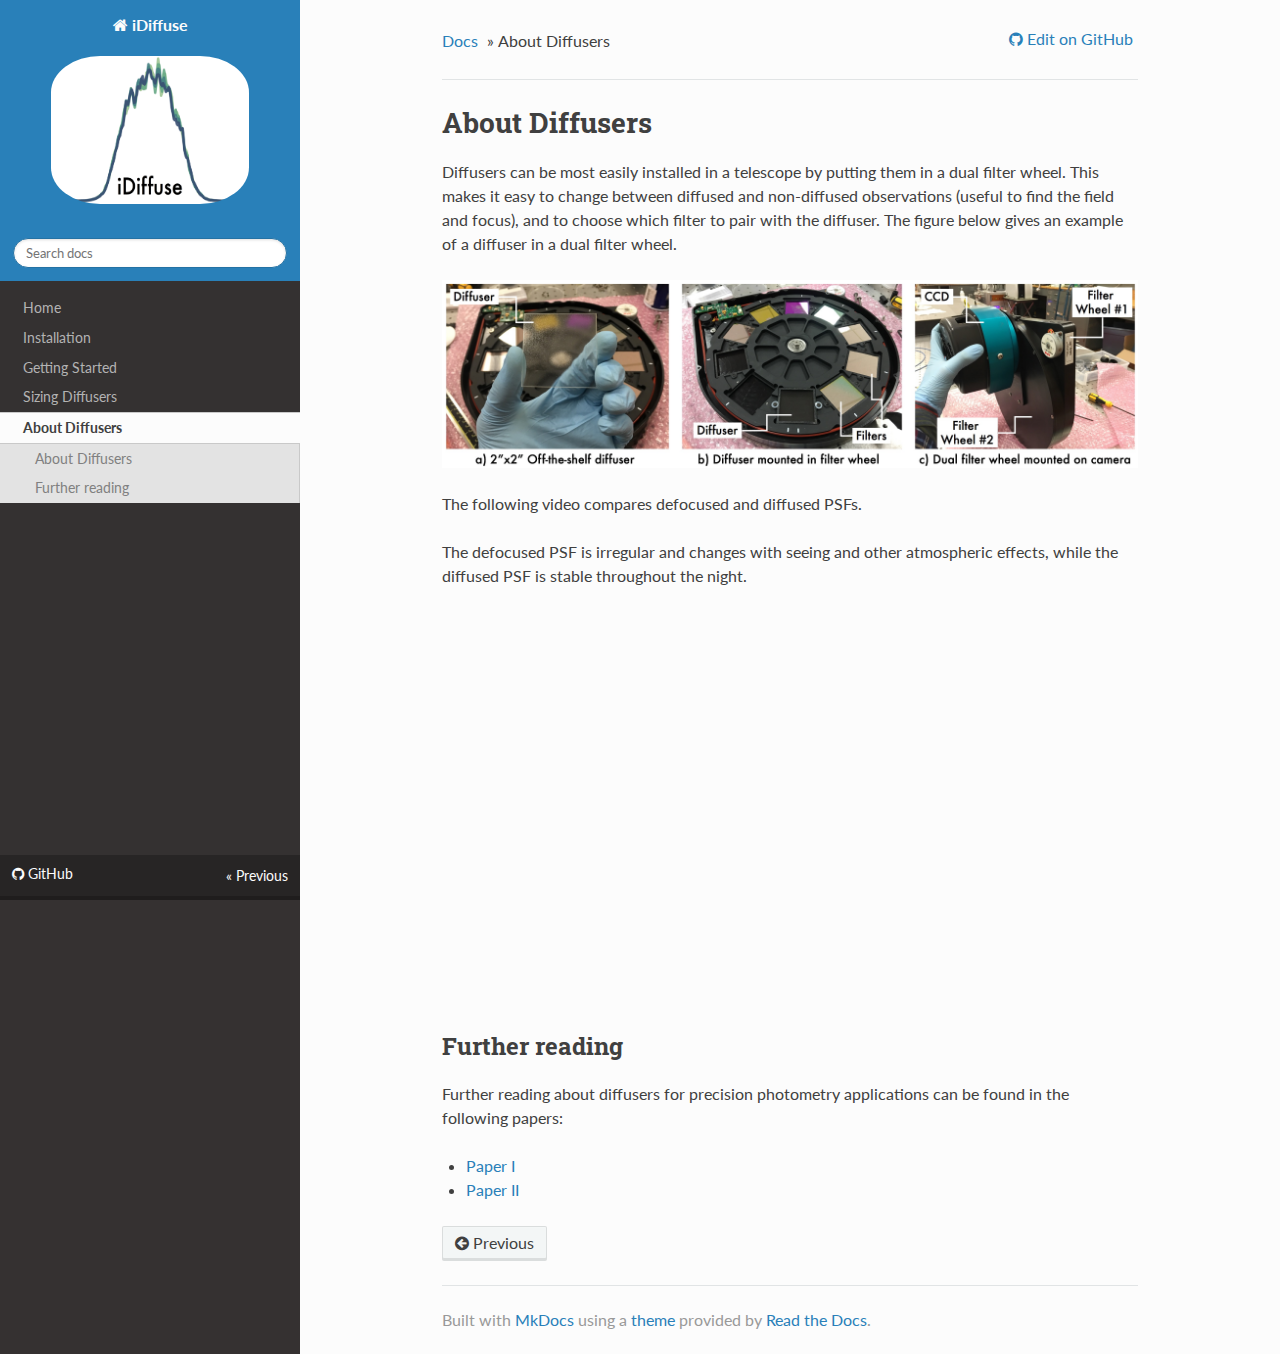
==== commit 15d82411: "Deployed 828fe61 with MkDocs version: 0.17.5" ====
--- a/about_diffusers/index.html
+++ b/about_diffusers/index.html
@@ -39,7 +39,7 @@
 
 <a href='/' class='icon icon-home'> iDiffuse</a>
 
-<a href='/'><img width=100px border-radius=0 src='/img/idiffuse6.png'></a>
+<a href='/'><img border-radius=0 src='../img/logo.png'></a>
 
         <div role="search">
   <form id ="rtd-search-form" class="wy-form" action="../search.html" method="get">
--- a/extra.css
+++ b/extra.css
@@ -2,7 +2,7 @@
     display: block;
     margin: auto auto 0.809em auto;
     height: 150px;
-    width: 180px;
+    width: 200px;
     background-color: #2980B9;
     padding: 1px;
     border-radius: 25%;
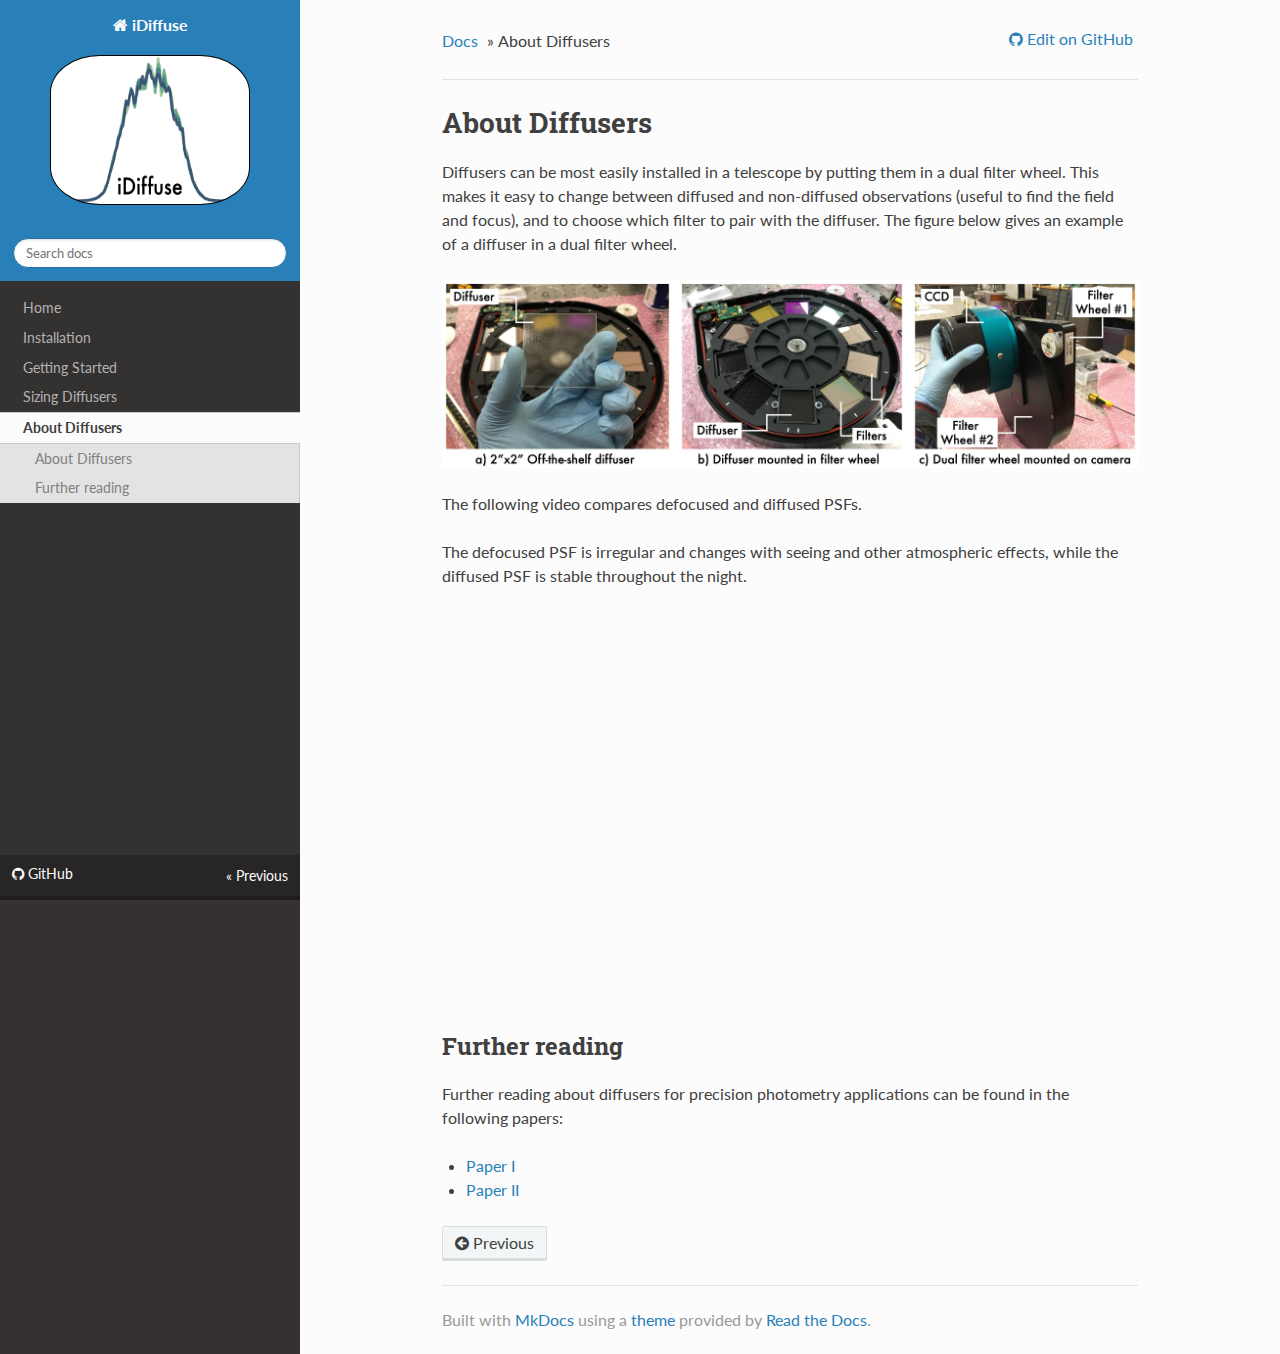
==== commit 3a48b9f6: "Deployed 6f15cf5 with MkDocs version: 0.17.5" ====
--- a/about_diffusers/index.html
+++ b/about_diffusers/index.html
@@ -37,9 +37,9 @@
     <nav data-toggle="wy-nav-shift" class="wy-nav-side stickynav">
       <div class="wy-side-nav-search">
 
-<a href='/' class='icon icon-home'> iDiffuse</a>
+<a href='/idiffuse' class='icon icon-home'> iDiffuse</a>
 
-<a href='/'><img border-radius=0 src='../img/logo.png'></a>
+<a href='/idiffuse'><img border-radius=0 src='https://gummiks.github.io/idiffuse/img/logo.png'></a>
 
         <div role="search">
   <form id ="rtd-search-form" class="wy-form" action="../search.html" method="get">
--- a/extra.css
+++ b/extra.css
@@ -3,7 +3,15 @@
     margin: auto auto 0.809em auto;
     height: 150px;
     width: 200px;
-    background-color: #2980B9;
+    background-color: black;
     padding: 1px;
     border-radius: 25%;
 }
+
+label {
+	color: #000100;
+}
+
+#fwhm_pix {
+	color: gray;
+}
